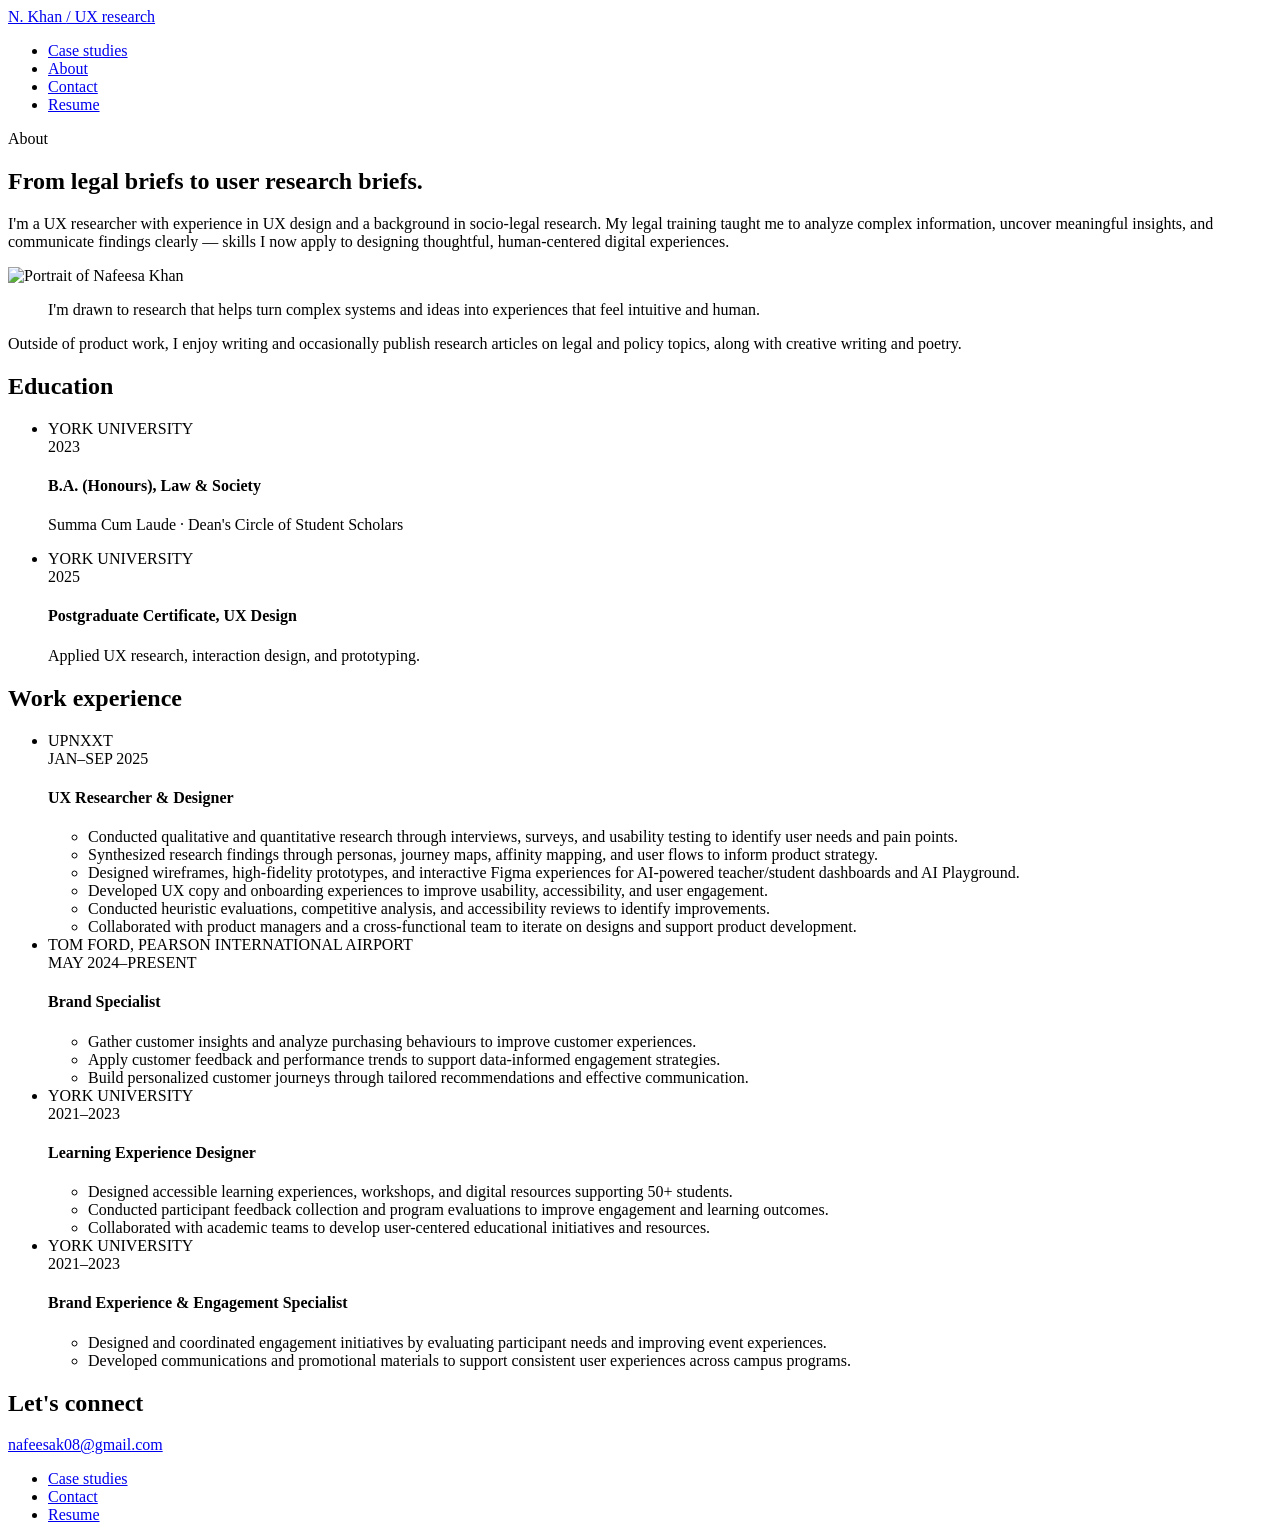
==== about.html @ af69b103 "Add files via upload" ====
<!DOCTYPE html>
<html lang="en">
<head>
<meta charset="UTF-8">
<meta name="viewport" content="width=device-width, initial-scale=1.0">
<title>About — Nafeesa Khan</title>
<meta name="description" content="UX researcher with a background in socio-legal research. Education and work experience.">
<link rel="preconnect" href="https://fonts.googleapis.com">
<link rel="preconnect" href="https://fonts.gstatic.com" crossorigin>
<link href="https://fonts.googleapis.com/css2?family=Fraunces:opsz,wght@9..144,300;9..144,400;9..144,500;9..144,600&family=Inter:wght@400;500;600&family=IBM+Plex+Mono:wght@400;500&display=swap" rel="stylesheet">
<link rel="stylesheet" href="assets/styles.css">
</head>
<body>

<header>
  <nav class="wrap">
    <a href="index.html" class="wordmark">N. Khan <span>/ UX research</span></a>
    <ul class="navlinks">
      <li><a href="index.html#cases">Case studies</a></li>
      <li><a href="about.html" class="current">About</a></li>
      <li><a href="contact.html">Contact</a></li>
      <li><a href="resume.html">Resume</a></li>
    </ul>
  </nav>
</header>

<section class="page-hero wrap-narrow">
  <div class="about-hero-grid">
    <div>
      <p class="eyebrow">About</p>
      <h1 class="page-title">From legal briefs to user research briefs.</h1>
      <p class="page-lede">I'm a UX researcher with experience in UX design and a background in socio-legal research. My legal training taught me to analyze complex information, uncover meaningful insights, and communicate findings clearly — skills I now apply to designing thoughtful, human-centered digital experiences.</p>
    </div>
    <div class="about-portrait">
      <img src="https://uxfolio-prod.s3.us-east-1.amazonaws.com/69a99e43716cae3d3aaa1291/69a99e95716cae3d3aaa36ba/4kdWnozYCdo2ToWN.jpeg" alt="Portrait of Nafeesa Khan" loading="lazy">
    </div>
  </div>
</section>

<section class="case-section wrap-narrow">
  <blockquote class="pull-quote">I'm drawn to research that helps turn complex systems and ideas into experiences that feel intuitive and human.</blockquote>
  <p>Outside of product work, I enjoy writing and occasionally publish research articles on legal and policy topics, along with creative writing and poetry.</p>
</section>

<section class="case-section wrap-narrow">
  <h2>Education</h2>
  <ul class="timeline">
    <li>
      <span class="org">YORK UNIVERSITY<br>2023</span>
      <div class="role">
        <h4>B.A. (Honours), Law &amp; Society</h4>
        <p>Summa Cum Laude · Dean's Circle of Student Scholars</p>
      </div>
    </li>
    <li>
      <span class="org">YORK UNIVERSITY<br>2025</span>
      <div class="role">
        <h4>Postgraduate Certificate, UX Design</h4>
        <p>Applied UX research, interaction design, and prototyping.</p>
      </div>
    </li>
  </ul>
</section>

<section class="case-section wrap-narrow">
  <h2>Work experience</h2>
  <ul class="timeline">
    <li>
      <span class="org">UPNXXT<br>JAN–SEP 2025</span>
      <div class="role">
        <h4>UX Researcher &amp; Designer</h4>
        <ul>
          <li>Conducted qualitative and quantitative research through interviews, surveys, and usability testing to identify user needs and pain points.</li>
          <li>Synthesized research findings through personas, journey maps, affinity mapping, and user flows to inform product strategy.</li>
          <li>Designed wireframes, high-fidelity prototypes, and interactive Figma experiences for AI-powered teacher/student dashboards and AI Playground.</li>
          <li>Developed UX copy and onboarding experiences to improve usability, accessibility, and user engagement.</li>
          <li>Conducted heuristic evaluations, competitive analysis, and accessibility reviews to identify improvements.</li>
          <li>Collaborated with product managers and a cross-functional team to iterate on designs and support product development.</li>
        </ul>
      </div>
    </li>
    <li>
      <span class="org">TOM FORD, PEARSON INTERNATIONAL AIRPORT<br>MAY 2024–PRESENT</span>
      <div class="role">
        <h4>Brand Specialist</h4>
        <ul>
          <li>Gather customer insights and analyze purchasing behaviours to improve customer experiences.</li>
          <li>Apply customer feedback and performance trends to support data-informed engagement strategies.</li>
          <li>Build personalized customer journeys through tailored recommendations and effective communication.</li>
        </ul>
      </div>
    </li>
    <li>
      <span class="org">YORK UNIVERSITY<br>2021–2023</span>
      <div class="role">
        <h4>Learning Experience Designer</h4>
        <ul>
          <li>Designed accessible learning experiences, workshops, and digital resources supporting 50+ students.</li>
          <li>Conducted participant feedback collection and program evaluations to improve engagement and learning outcomes.</li>
          <li>Collaborated with academic teams to develop user-centered educational initiatives and resources.</li>
        </ul>
      </div>
    </li>
    <li>
      <span class="org">YORK UNIVERSITY<br>2021–2023</span>
      <div class="role">
        <h4>Brand Experience &amp; Engagement Specialist</h4>
        <ul>
          <li>Designed and coordinated engagement initiatives by evaluating participant needs and improving event experiences.</li>
          <li>Developed communications and promotional materials to support consistent user experiences across campus programs.</li>
        </ul>
      </div>
    </li>
  </ul>
</section>

<footer id="contact">
  <div class="wrap footer-row">
    <div class="footer-cta">
      <h2>Let's connect</h2>
      <a class="email" href="mailto:nafeesak08@gmail.com">nafeesak08@gmail.com</a>
    </div>
    <ul class="footer-links">
      <li><a href="index.html#cases">Case studies</a></li>
      <li><a href="contact.html">Contact</a></li>
      <li><a href="resume.html">Resume</a></li>
    </ul>
  </div>
</footer>

</body>
</html>
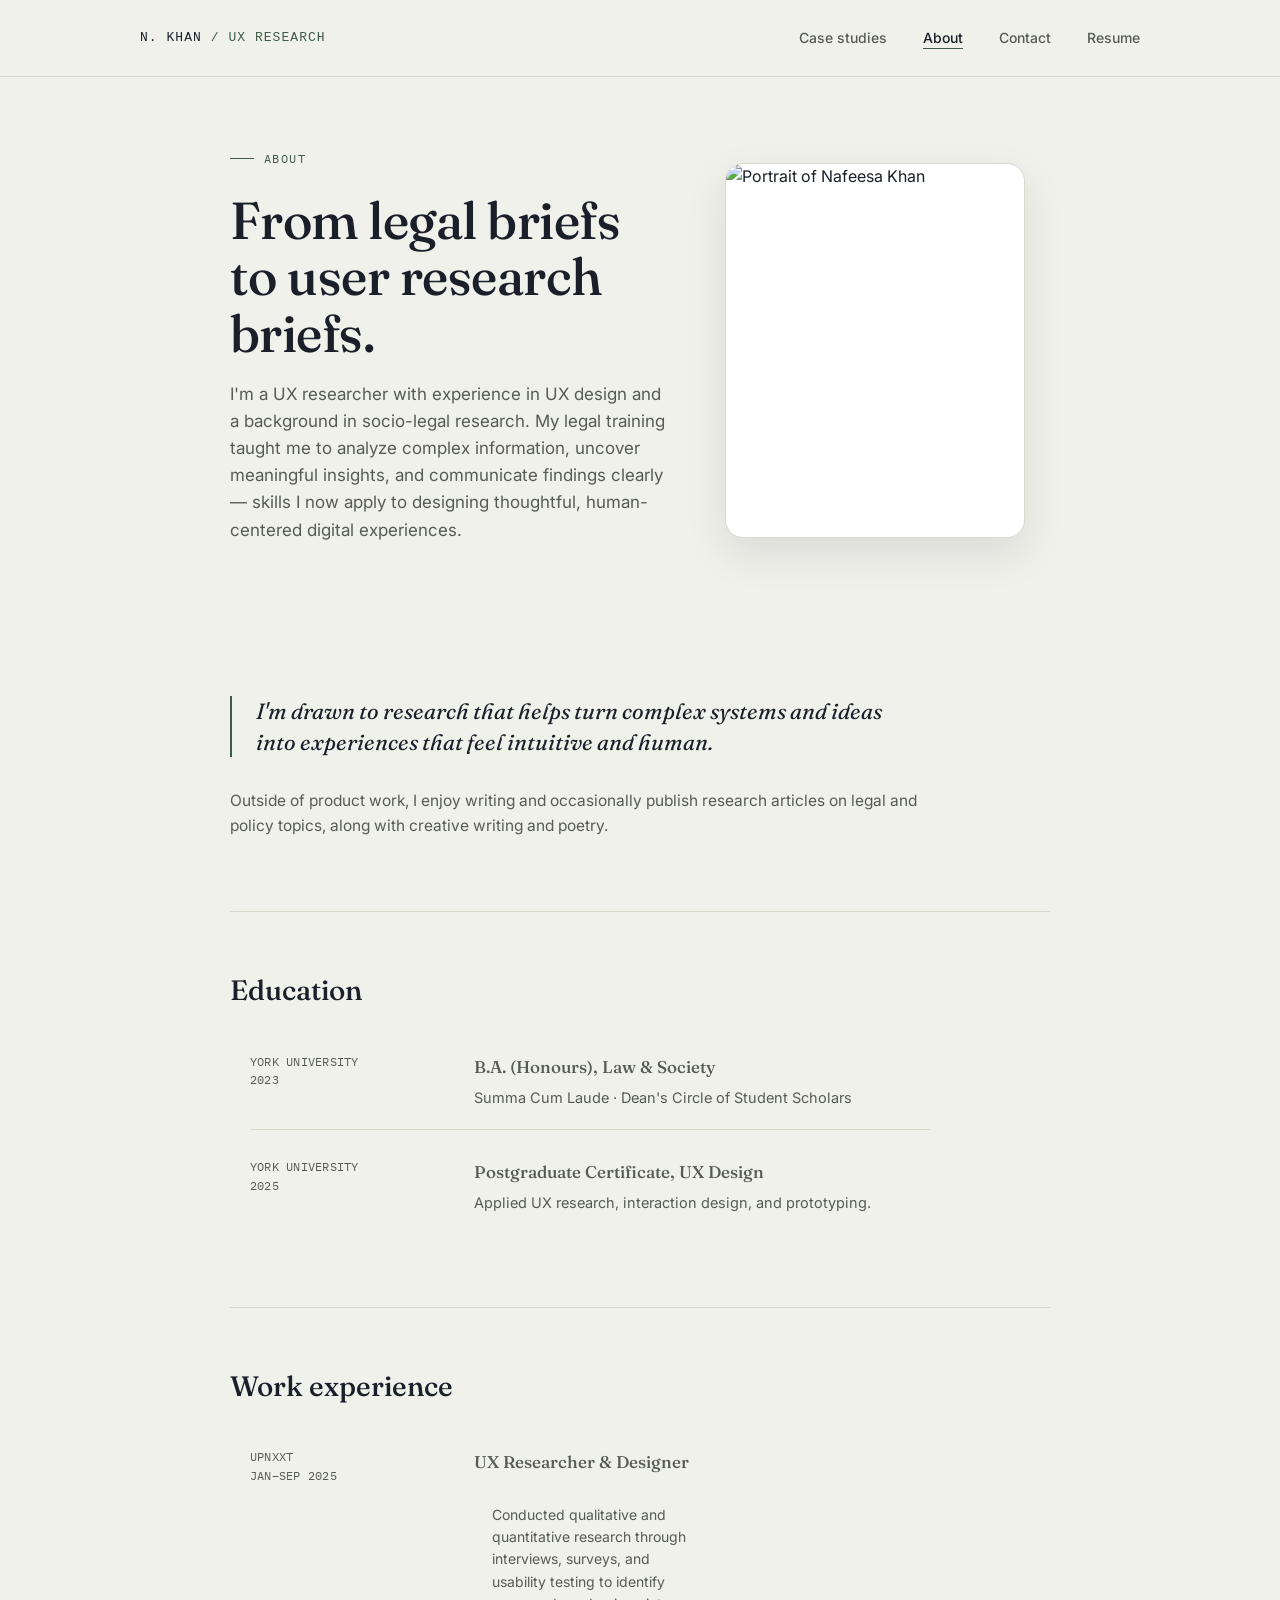
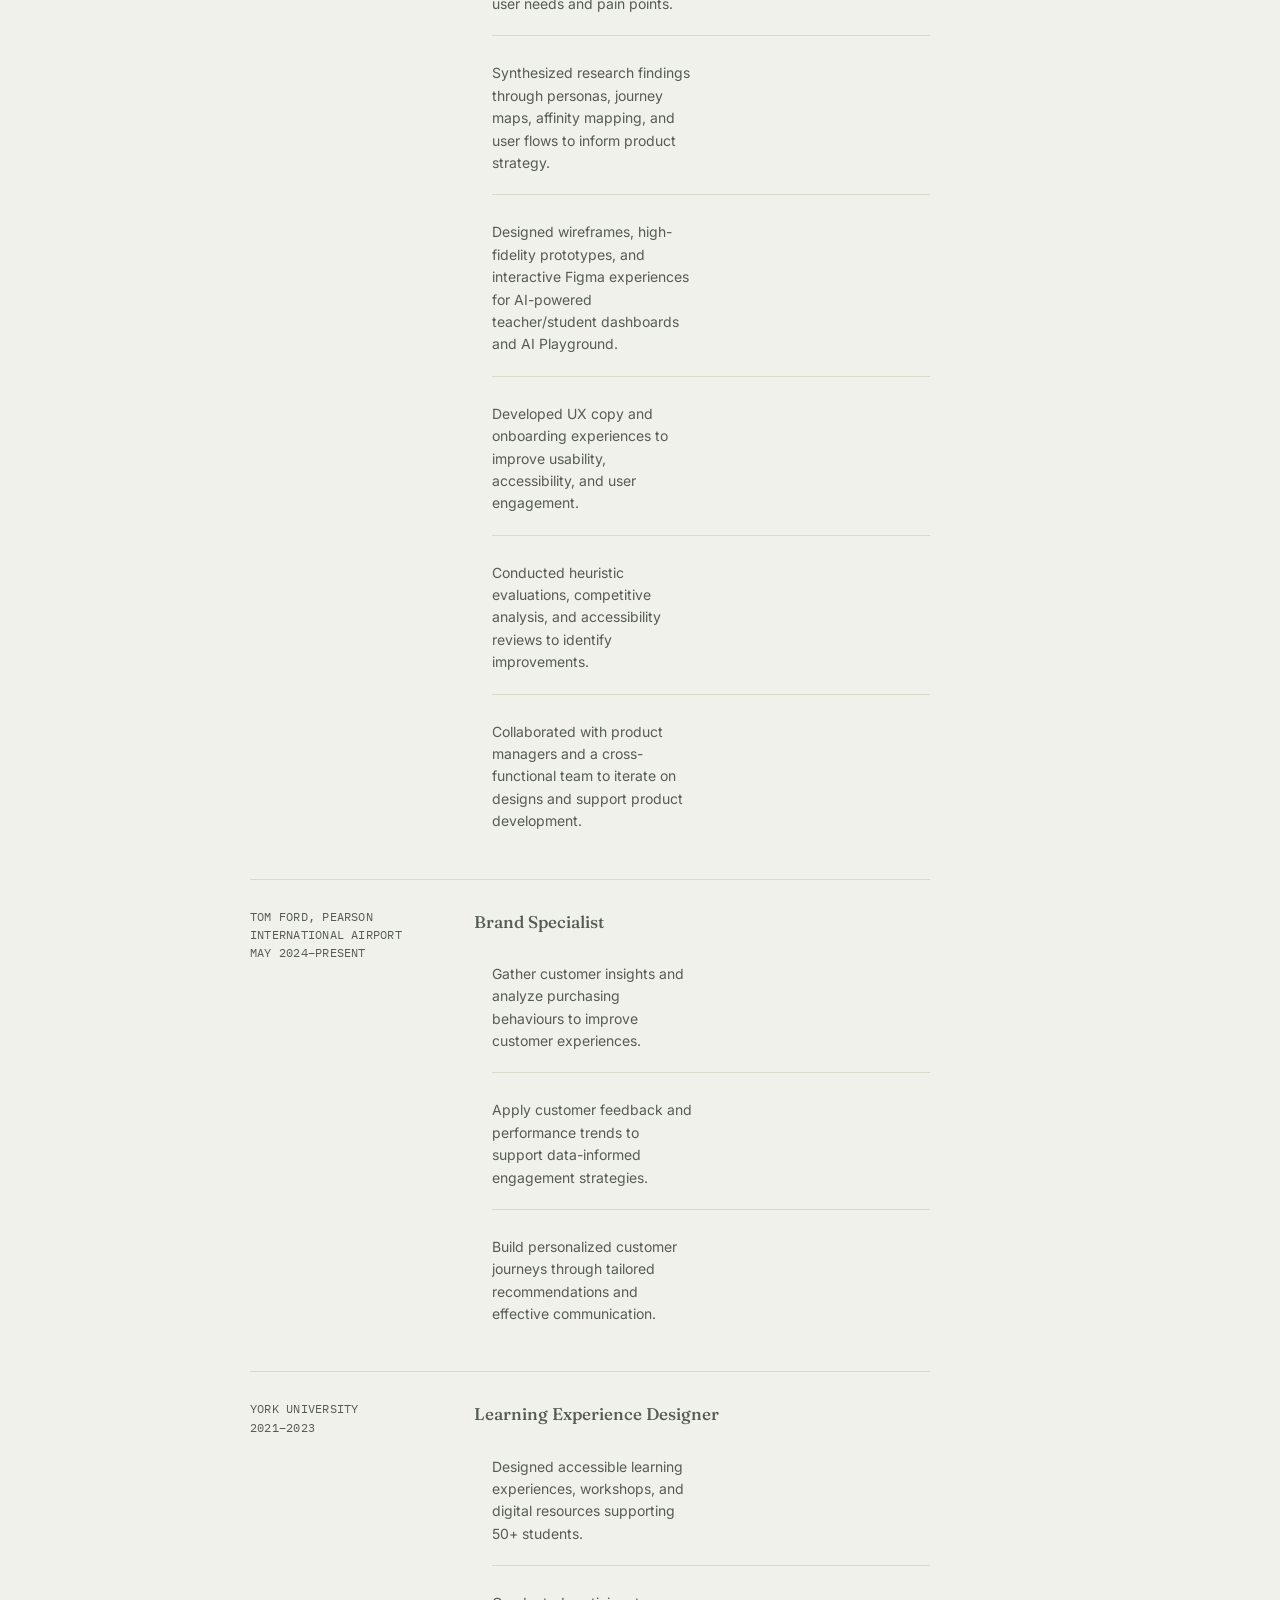
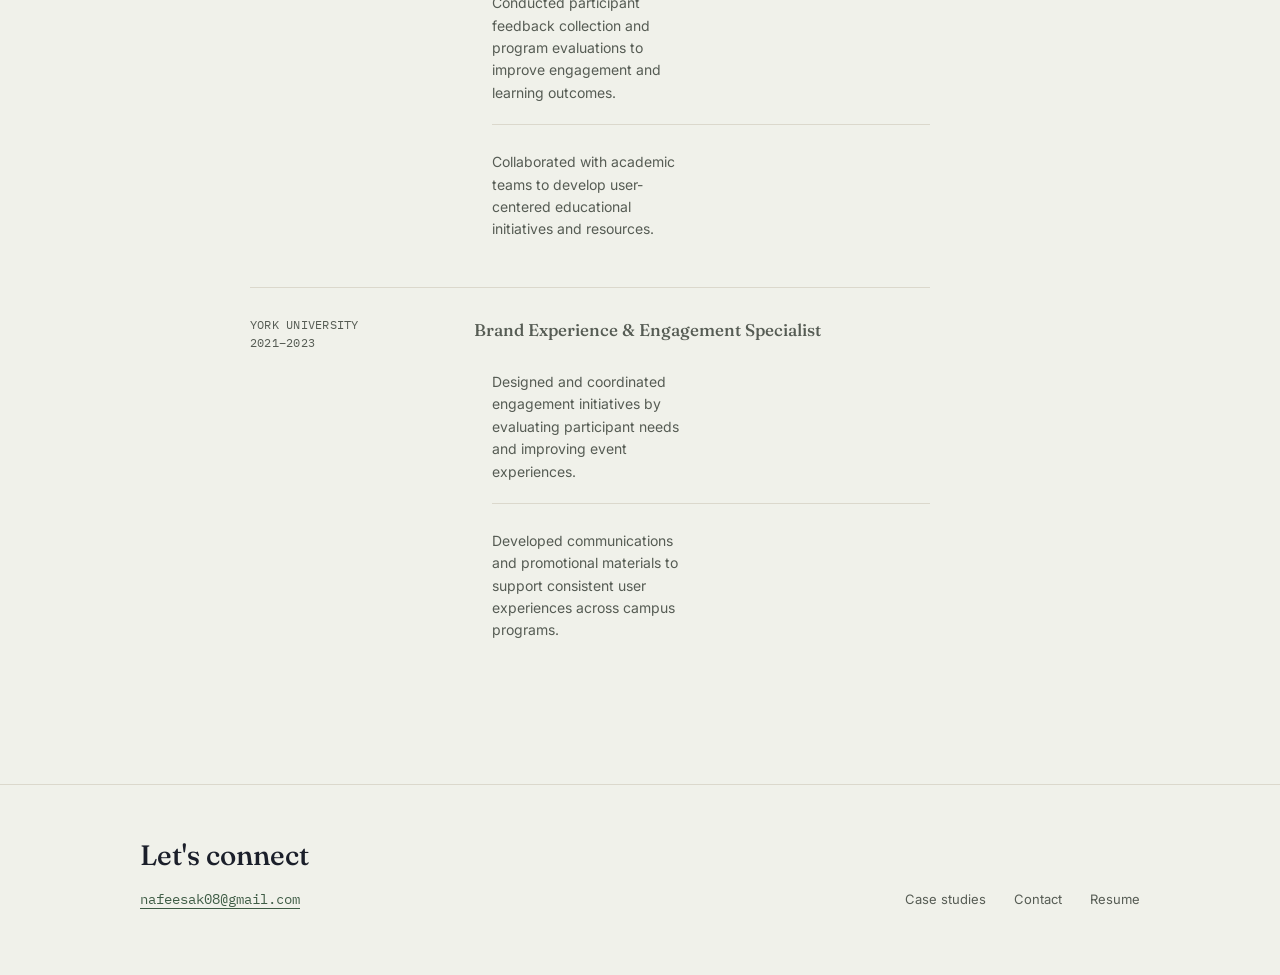
==== commit cc7e7b92: "Add files via upload" ====
--- a/about.html
+++ b/about.html
@@ -8,7 +8,7 @@
 <link rel="preconnect" href="https://fonts.googleapis.com">
 <link rel="preconnect" href="https://fonts.gstatic.com" crossorigin>
 <link href="https://fonts.googleapis.com/css2?family=Fraunces:opsz,wght@9..144,300;9..144,400;9..144,500;9..144,600&family=Inter:wght@400;500;600&family=IBM+Plex+Mono:wght@400;500&display=swap" rel="stylesheet">
-<link rel="stylesheet" href="assets/styles.css">
+<link rel="stylesheet" href="styles.css">
 </head>
 <body>
 
--- a/styles.css
+++ b/styles.css
@@ -0,0 +1,520 @@
+/* =========================================================
+   Nafeesa Khan — UX portfolio
+   Shared design system (derived exactly from portfolio-direction.html)
+   ========================================================= */
+
+:root{
+  --bg:#F0F1EA;
+  --surface:#FFFFFF;
+  --ink:#1B1F2A;
+  --ink-soft:#565C54;
+  --accent:#3E5C45;
+  --accent-tint:#E4EBE2;
+  --warm:#B8863C;
+  --warm-bg:#F7EEDD;
+  --rule:#DBD8CC;
+  --wire:#9A968A;
+  --wire-fill:#EFEDE6;
+  --font-display:'Fraunces', serif;
+  --font-body:'Inter', sans-serif;
+  --font-mono:'IBM Plex Mono', monospace;
+}
+*{box-sizing:border-box;}
+html{scroll-behavior:smooth;}
+body{
+  margin:0;
+  background:var(--bg);
+  color:var(--ink);
+  font-family:var(--font-body);
+  line-height:1.6;
+  -webkit-font-smoothing:antialiased;
+}
+a{color:inherit;}
+a:focus-visible, button:focus-visible{outline:2px solid var(--accent); outline-offset:3px;}
+img{max-width:100%; display:block;}
+
+.wrap{max-width:1080px; margin:0 auto; padding:0 40px;}
+.wrap-narrow{max-width:820px; margin:0 auto; padding:0 40px;}
+
+/* ---- nav ---- */
+header{
+  position:sticky; top:0; z-index:10;
+  background:rgba(240,241,234,0.92);
+  backdrop-filter:blur(6px);
+  border-bottom:1px solid var(--rule);
+}
+nav.wrap{
+  display:flex; align-items:center; justify-content:space-between;
+  height:76px;
+}
+.wordmark{
+  font-family:var(--font-mono);
+  font-size:13px;
+  letter-spacing:0.08em;
+  text-transform:uppercase;
+  color:var(--ink);
+  text-decoration:none;
+  font-weight:500;
+}
+.wordmark span{color:var(--accent);}
+.navlinks{display:flex; gap:36px; list-style:none; margin:0; padding:0;}
+.navlinks a{
+  font-size:14px; text-decoration:none; color:var(--ink-soft);
+  font-weight:500;
+  border-bottom:1px solid transparent;
+  padding-bottom:2px;
+  transition:border-color .15s ease, color .15s ease;
+}
+.navlinks a:hover, .navlinks a.current{color:var(--ink); border-color:var(--accent);}
+
+.hero{padding:96px 0 88px;}
+.hero-layout{display:grid; grid-template-columns:1.15fr 0.85fr; gap:56px; align-items:center;}
+.hero-portrait{
+  border-radius:18px; overflow:hidden; border:1px solid var(--rule);
+  background:var(--surface); box-shadow:0 16px 40px rgba(27,31,42,0.1);
+  max-width:340px; justify-self:end;
+}
+.hero-portrait img{width:100%; height:100%; object-fit:cover; display:block; aspect-ratio:4/5;}
+.about-portrait{
+  border-radius:18px; overflow:hidden; border:1px solid var(--rule);
+  background:var(--surface); box-shadow:0 16px 40px rgba(27,31,42,0.1);
+  max-width:300px;
+}
+.about-portrait img{width:100%; height:100%; object-fit:cover; display:block; aspect-ratio:4/5;}
+.about-hero-grid{display:grid; grid-template-columns:1.15fr 0.85fr; gap:56px; align-items:center;}
+
+/* ---- generic page hero ---- */
+.page-hero{padding:72px 0 56px;}
+.eyebrow{
+  font-family:var(--font-mono);
+  font-size:12px;
+  letter-spacing:0.12em;
+  text-transform:uppercase;
+  color:var(--accent);
+  margin:0 0 24px;
+  display:flex; align-items:center; gap:10px;
+}
+.eyebrow::before{
+  content:"";
+  width:24px; height:1px; background:var(--accent);
+  display:inline-block;
+}
+h1.name{
+  font-family:var(--font-display);
+  font-weight:500;
+  font-size:clamp(44px, 7vw, 76px);
+  line-height:1.02;
+  margin:0 0 6px;
+  letter-spacing:-0.01em;
+}
+.role-line{
+  font-family:var(--font-display);
+  font-style:italic;
+  font-weight:400;
+  font-size:clamp(20px,2.6vw,26px);
+  color:var(--ink-soft);
+  margin:0 0 32px;
+}
+.hero-sub{
+  max-width:560px;
+  font-size:17px;
+  color:var(--ink-soft);
+  margin:0 0 32px;
+}
+.toolkit{display:flex; flex-wrap:wrap; gap:10px;}
+.toolkit span{
+  font-family:var(--font-mono);
+  font-size:12px;
+  padding:6px 12px;
+  border:1px solid var(--rule);
+  border-radius:3px;
+  color:var(--ink-soft);
+  background:var(--surface);
+}
+
+/* generic page title (About/Contact/Resume/Case studies) */
+.page-title{
+  font-family:var(--font-display); font-weight:500;
+  font-size:clamp(34px,5vw,52px); line-height:1.08; margin:0 0 20px; letter-spacing:-0.01em;
+}
+.page-lede{max-width:620px; font-size:17px; color:var(--ink-soft); margin:0 0 8px;}
+
+/* ---- section labels ---- */
+.section-label{
+  display:flex; align-items:baseline; gap:16px;
+  margin-bottom:40px;
+}
+.section-label .num{
+  font-family:var(--font-mono);
+  font-size:12px;
+  color:var(--warm);
+  letter-spacing:0.08em;
+}
+.section-label h2{
+  font-family:var(--font-display);
+  font-weight:500;
+  font-size:26px;
+  margin:0;
+}
+.section-label .rule{flex:1; height:1px; background:var(--rule);}
+
+/* ---- case studies grid (homepage) ---- */
+.cases{padding:64px 0; border-top:1px solid var(--rule);}
+.case-grid{display:grid; grid-template-columns:repeat(3, 1fr); gap:24px;}
+.case-card{
+  background:var(--surface);
+  border:1px solid var(--rule);
+  border-radius:10px;
+  overflow:hidden;
+  display:flex; flex-direction:column;
+  transition:transform .18s ease, box-shadow .18s ease, border-color .18s ease;
+  text-decoration:none;
+}
+.case-card:hover{
+  transform:translateY(-3px);
+  border-color:var(--accent);
+}
+.case-cover{
+  position:relative;
+  height:208px;
+  background:var(--accent-tint);
+  display:flex; align-items:center; justify-content:center;
+  border-bottom:1px solid var(--rule);
+  overflow:hidden;
+}
+.case-cover svg{width:40px; height:40px; stroke:var(--accent); fill:none; stroke-width:1.4;}
+.case-cover .cover-num{
+  position:absolute; top:14px; left:16px; z-index:2;
+  font-family:var(--font-mono); font-size:11px; font-weight:500; letter-spacing:.06em;
+  color:var(--ink); background:var(--surface);
+  padding:5px 11px; border-radius:20px;
+  box-shadow:0 2px 6px rgba(27,31,42,0.1);
+}
+
+/* card cover live/moving previews */
+.cover-media{
+  width:118px; height:180px; border-radius:16px; overflow:hidden;
+  border:3px solid var(--surface); box-shadow:0 8px 20px rgba(27,31,42,0.14);
+  background:var(--ink); position:relative;
+}
+.cover-media.wide{width:236px; height:150px; border-radius:10px;}
+.cover-media video{width:100%; height:100%; object-fit:cover; display:block;}
+.cover-media .crossfade{position:relative; width:100%; height:100%;}
+.cover-media .crossfade img{
+  position:absolute; inset:0; width:100%; height:100%; object-fit:cover;
+  opacity:0; animation:coverfade 8s ease-in-out infinite;
+}
+.cover-media .crossfade img:nth-child(1){animation-delay:0s;}
+.cover-media .crossfade img:nth-child(2){animation-delay:4s;}
+@keyframes coverfade{
+  0%{opacity:0;} 6%{opacity:1;} 44%{opacity:1;} 52%{opacity:0;} 100%{opacity:0;}
+}
+.case-body{padding:24px 26px 30px; display:flex; flex-direction:column; flex:1;}
+.case-tag{
+  font-family:var(--font-mono);
+  font-size:11px;
+  letter-spacing:0.1em;
+  color:var(--accent);
+  margin-bottom:16px;
+}
+.case-card h3{
+  font-family:var(--font-display);
+  font-weight:500;
+  font-size:21px;
+  line-height:1.2;
+  margin:0 0 12px;
+  color:var(--ink);
+}
+.case-card p{
+  font-size:14.5px;
+  color:var(--ink-soft);
+  margin:0 0 20px;
+  flex:1;
+}
+.case-link{
+  font-size:13px; font-weight:500;
+  text-decoration:none;
+  display:inline-flex; align-items:center; gap:6px;
+  color:var(--ink);
+  border-bottom:1px solid var(--ink);
+  align-self:flex-start;
+  padding-bottom:1px;
+  background:none; border-top:none; border-left:none; border-right:none;
+  cursor:pointer; font-family:var(--font-body);
+}
+.case-card:hover .case-link{color:var(--accent); border-color:var(--accent);}
+
+/* ---- about teaser (homepage) ---- */
+.about-teaser{padding:80px 0; border-top:1px solid var(--rule);}
+.about-grid{display:grid; grid-template-columns:1fr 1.3fr; gap:64px; align-items:start;}
+blockquote{
+  margin:0;
+  font-family:var(--font-display);
+  font-style:italic;
+  font-weight:400;
+  font-size:24px;
+  line-height:1.4;
+  color:var(--ink);
+  border-left:2px solid var(--accent);
+  padding-left:24px;
+}
+.about-copy p{font-size:15px; color:var(--ink-soft); margin:0 0 16px;}
+.about-copy .case-link{margin-top:8px;}
+
+/* ---- footer ---- */
+footer{border-top:1px solid var(--rule); padding:48px 0 64px; margin-top:24px;}
+.footer-row{display:flex; justify-content:space-between; align-items:flex-end; flex-wrap:wrap; gap:24px;}
+.footer-cta h2{
+  font-family:var(--font-display); font-weight:500; font-size:28px; margin:0 0 8px;
+}
+.footer-cta a.email{
+  font-family:var(--font-mono); font-size:14px; color:var(--accent); text-decoration:none;
+  border-bottom:1px solid var(--accent);
+}
+.footer-links{display:flex; gap:28px; list-style:none; margin:0; padding:0;}
+.footer-links a{font-size:13px; color:var(--ink-soft); text-decoration:none;}
+.footer-links a:hover{color:var(--ink);}
+
+/* =========================================================
+   Case study page components
+   ========================================================= */
+
+.case-header{padding:64px 0 40px; border-bottom:1px solid var(--rule);}
+.breadcrumb{
+  font-family:var(--font-mono); font-size:11.5px; color:var(--ink-soft);
+  text-decoration:none; display:inline-flex; align-items:center; gap:8px;
+  margin-bottom:28px;
+}
+.breadcrumb:hover{color:var(--accent);}
+.case-title{
+  font-family:var(--font-display); font-weight:500;
+  font-size:clamp(32px,5vw,50px); line-height:1.08; margin:0 0 20px; max-width:820px;
+  letter-spacing:-0.01em;
+}
+.case-dek{max-width:640px; font-size:17px; color:var(--ink-soft); margin:0 0 32px;}
+.meta-row{display:flex; flex-wrap:wrap; gap:36px; margin-top:8px;}
+.meta-item .meta-label{
+  display:block; font-family:var(--font-mono); font-size:10.5px; letter-spacing:.08em;
+  color:var(--warm); margin-bottom:6px;
+}
+.meta-item .meta-value{font-size:14px; color:var(--ink);}
+
+.case-section{padding:56px 0; border-bottom:1px solid var(--rule);}
+.case-section:last-of-type{border-bottom:none;}
+.case-section h2{
+  font-family:var(--font-display); font-weight:500; font-size:28px; margin:0 0 20px;
+}
+.case-section h3{
+  font-family:var(--font-display); font-weight:500; font-size:19px; margin:28px 0 12px;
+}
+.case-section p{font-size:15.5px; color:var(--ink-soft); max-width:720px; margin:0 0 16px;}
+.case-section p.lede{font-size:17px; color:var(--ink); max-width:760px;}
+.case-section ul{margin:0 0 16px; padding-left:20px; max-width:700px;}
+.case-section ul li{font-size:15px; color:var(--ink-soft); margin-bottom:8px;}
+
+.two-col{display:grid; grid-template-columns:1fr 1fr; gap:48px; align-items:start;}
+.stat-row{display:flex; flex-wrap:wrap; gap:40px; margin:24px 0 8px;}
+.stat{min-width:140px;}
+.stat .num{font-family:var(--font-display); font-size:38px; color:var(--accent); font-weight:500; line-height:1;}
+.stat .label{font-family:var(--font-mono); font-size:11px; color:var(--ink-soft); margin-top:8px; display:block; letter-spacing:.03em;}
+
+/* image frames */
+.img-frame{
+  border:1px solid var(--rule); border-radius:10px; overflow:hidden; background:var(--surface);
+  margin:0 0 28px;
+}
+.img-frame img{width:100%; height:auto; display:block;}
+.img-caption{
+  font-size:13px; color:var(--ink-soft); padding:14px 18px; border-top:1px solid var(--rule);
+  background:var(--surface);
+}
+.img-grid{display:grid; grid-template-columns:1fr 1fr; gap:24px; margin:24px 0 8px;}
+.img-grid.cols-3{grid-template-columns:repeat(3,1fr);}
+.img-grid .img-frame{margin-bottom:0;}
+figure{margin:0;}
+
+/* mono tag pill / status badges */
+.pill{
+  display:inline-flex; align-items:center; gap:8px;
+  font-family:var(--font-mono); font-size:11.5px; letter-spacing:0.06em;
+  border-radius:20px; padding:7px 14px 7px 12px;
+}
+.pill::before{content:"●"; font-size:8px;}
+.pill-warn{color:var(--warm); background:var(--warm-bg); border:1px solid #E4D3AC;}
+.pill-accent{color:var(--accent); background:var(--accent-tint); border:1px solid #CFDBCB;}
+
+/* embed frames (Figma / interactive prototype / video) */
+.embed-frame{
+  border:1.5px solid var(--wire); border-radius:16px; overflow:hidden; background:var(--surface);
+  margin:24px 0;
+}
+.embed-frame iframe{width:100%; border:none; display:block;}
+.video-frame{
+  max-width:420px; margin:24px auto; border:1.5px solid var(--wire); border-radius:22px;
+  padding:12px; background:var(--surface); position:relative;
+}
+.video-frame::before{
+  content:""; position:absolute; top:6px; left:50%; transform:translateX(-50%);
+  width:34px; height:4px; border-radius:2px; background:var(--wire); opacity:.55;
+}
+.video-frame video{width:100%; border-radius:12px; display:block; margin-top:14px;}
+.embed-caption{text-align:center; margin-top:16px;}
+.try-link{
+  display:inline-flex; align-items:center; gap:8px; margin-top:14px;
+  font-family:var(--font-mono); font-size:13px; color:var(--accent); text-decoration:none;
+  border-bottom:1px solid var(--accent); padding-bottom:2px;
+}
+.try-link:hover{color:var(--ink); border-color:var(--ink);}
+
+/* before / reasoning cards (design iteration) */
+.iteration-grid{display:grid; grid-template-columns:1fr 1fr; gap:28px; margin:28px 0;}
+.iteration-card{background:var(--surface); border:1px solid var(--rule); border-radius:12px; padding:0; overflow:hidden;}
+.iteration-card .img-frame{margin:0; border:none; border-radius:0; border-bottom:1px solid var(--rule);}
+.iteration-card .reasoning{padding:20px 22px 22px;}
+.iteration-card .before-label{
+  font-family:var(--font-mono); font-size:10.5px; letter-spacing:.08em; color:var(--warm);
+  display:block; margin-bottom:10px;
+}
+.iteration-card h4{font-family:var(--font-display); font-weight:500; font-size:16px; margin:0 0 8px;}
+.iteration-card p{font-size:14px; color:var(--ink-soft); margin:0;}
+
+/* persona cards */
+.persona-grid{display:grid; grid-template-columns:1fr 1fr; gap:24px; margin:24px 0;}
+.persona-card{background:var(--surface); border:1px solid var(--rule); border-radius:12px; padding:32px;}
+.persona-card .head{display:flex; align-items:center; gap:16px; margin-bottom:24px; padding-bottom:24px; border-bottom:1px solid var(--rule);}
+.persona-card .avatar{
+  width:56px; height:56px; border-radius:50%; background:var(--accent-tint); color:var(--accent);
+  display:flex; align-items:center; justify-content:center;
+  font-family:var(--font-display); font-weight:500; font-size:19px; flex-shrink:0;
+}
+.persona-card .avatar.photo{background-size:cover; background-position:center;}
+.persona-card .p-name{font-family:var(--font-display); font-weight:500; font-size:22px; margin:0; color:var(--ink);}
+.persona-card .p-role{font-family:var(--font-mono); font-size:11.5px; color:var(--ink-soft); letter-spacing:.03em; margin:4px 0 0;}
+.persona-card .desc{font-size:14.5px; color:var(--ink-soft); margin:0 0 24px;}
+.persona-card .cols{display:grid; grid-template-columns:1fr 1fr; gap:24px;}
+.persona-card .col-label{font-family:var(--font-mono); font-size:10.5px; letter-spacing:.08em; color:var(--warm); margin:0 0 12px; display:block;}
+.persona-card ul{margin:0; padding:0; list-style:none;}
+.persona-card li{font-size:13.5px; color:var(--ink); padding:0 0 12px 16px; position:relative;}
+.persona-card li::before{content:"—"; position:absolute; left:0; color:var(--rule);}
+
+/* process / research steps */
+.step-list{list-style:none; margin:24px 0; padding:0; counter-reset:step;}
+.step-list li{
+  display:flex; gap:20px; padding:20px 0; border-bottom:1px solid var(--rule);
+}
+.step-list li:last-child{border-bottom:none;}
+.step-list .step-num{
+  font-family:var(--font-mono); font-size:13px; color:var(--warm); flex-shrink:0; width:28px; padding-top:2px;
+}
+.step-list .step-body h4{font-family:var(--font-display); font-weight:500; font-size:16px; margin:0 0 6px;}
+.step-list .step-body p{font-size:14.5px; color:var(--ink-soft); margin:0;}
+
+/* quote */
+.pull-quote{
+  font-family:var(--font-display); font-style:italic; font-weight:400; font-size:22px;
+  color:var(--ink); border-left:2px solid var(--accent); padding-left:24px; margin:32px 0; max-width:680px;
+}
+
+/* case nav (prev/next) */
+.case-nav{display:flex; justify-content:space-between; padding:48px 0; gap:24px; flex-wrap:wrap;}
+.case-nav a{
+  text-decoration:none; font-family:var(--font-mono); font-size:12.5px; color:var(--ink-soft);
+  display:flex; flex-direction:column; gap:6px;
+}
+.case-nav a .big{font-family:var(--font-display); font-size:20px; color:var(--ink); font-style:normal; font-weight:500;}
+.case-nav a:hover .big{color:var(--accent);}
+.case-nav a.next{text-align:right; align-items:flex-end;}
+
+/* ---- contact form ---- */
+.contact-form{max-width:520px; margin:32px 0;}
+.field{margin-bottom:22px;}
+.field label{
+  display:block; font-family:var(--font-mono); font-size:11px; letter-spacing:.06em;
+  text-transform:uppercase; color:var(--ink-soft); margin-bottom:8px;
+}
+.field input, .field textarea{
+  width:100%; padding:12px 14px; border:1px solid var(--rule); border-radius:6px;
+  background:var(--surface); font-family:var(--font-body); font-size:15px; color:var(--ink);
+}
+.field textarea{min-height:140px; resize:vertical;}
+.field input:focus, .field textarea:focus{outline:none; border-color:var(--accent);}
+.submit-btn{
+  font-family:var(--font-mono); font-size:13px; letter-spacing:.04em;
+  color:var(--surface); background:var(--ink); border:none; border-radius:6px;
+  padding:13px 24px; cursor:pointer; transition:background .15s ease;
+}
+.submit-btn:hover{background:var(--accent);}
+.form-note{font-size:13px; color:var(--ink-soft); margin-top:16px;}
+
+/* ---- resume page ---- */
+.resume-actions{display:flex; gap:16px; flex-wrap:wrap; margin:28px 0 36px;}
+.btn{
+  font-family:var(--font-mono); font-size:13px; letter-spacing:.04em; text-decoration:none;
+  padding:12px 22px; border-radius:6px; display:inline-flex; align-items:center; gap:8px;
+}
+.btn-primary{background:var(--ink); color:var(--surface);}
+.btn-primary:hover{background:var(--accent);}
+.btn-secondary{background:var(--surface); color:var(--ink); border:1px solid var(--rule);}
+.btn-secondary:hover{border-color:var(--accent); color:var(--accent);}
+.resume-embed{
+  border:1px solid var(--rule); border-radius:10px; overflow:hidden; background:var(--surface);
+  height:80vh; min-height:520px;
+}
+.resume-embed iframe{width:100%; height:100%; border:none;}
+
+/* ---- about page ---- */
+.timeline{list-style:none; margin:24px 0; padding:0;}
+.timeline li{
+  padding:20px 0; border-bottom:1px solid var(--rule); display:grid;
+  grid-template-columns:200px 1fr; gap:24px;
+}
+.timeline li:last-child{border-bottom:none;}
+.timeline .org{font-family:var(--font-mono); font-size:11.5px; color:var(--ink-soft); letter-spacing:.02em;}
+.timeline .role h4{font-family:var(--font-display); font-weight:500; font-size:17px; margin:0 0 6px;}
+.timeline .role p{font-size:14.5px; color:var(--ink-soft); margin:0;}
+.timeline .role ul{margin:8px 0 0; padding-left:18px;}
+.timeline .role ul li{font-size:14px; color:var(--ink-soft); margin-bottom:6px; list-style:disc;}
+
+/* journey / process stage grid (rebuilt as real text, not image) */
+.journey-grid{display:grid; grid-template-columns:repeat(3,1fr); gap:20px; margin:28px 0;}
+.journey-stage{background:var(--surface); border:1px solid var(--rule); border-radius:10px; padding:20px 20px 22px; display:flex; flex-direction:column;}
+.journey-stage .stage-num{font-family:var(--font-mono); font-size:11px; color:var(--warm); letter-spacing:.06em; margin-bottom:6px;}
+.journey-stage h4{font-family:var(--font-display); font-weight:500; font-size:16.5px; margin:0 0 12px;}
+.journey-stage .jrow{margin-bottom:10px;}
+.journey-stage .jrow .jlabel{display:block; font-family:var(--font-mono); font-size:9.5px; letter-spacing:.06em; color:var(--ink-soft); margin-bottom:4px;}
+.journey-stage .jrow p{font-size:13px; color:var(--ink); margin:0;}
+.journey-stage .jrow.thought p{font-style:italic; color:var(--ink-soft);}
+.journey-stage .jrow:last-child{margin-bottom:0;}
+
+/* insight -> opportunity mapping (rebuilt as real text) */
+.io-grid{display:grid; grid-template-columns:repeat(3,1fr); gap:20px; margin:28px 0;}
+.io-col{display:flex; flex-direction:column; gap:12px;}
+.io-col h4{font-family:var(--font-display); font-weight:500; font-size:16px; margin:0 0 4px; text-align:center;}
+.io-box{background:var(--surface); border:1px solid var(--rule); border-radius:10px; padding:16px 18px; font-size:13.5px; color:var(--ink);}
+.io-box .io-label{display:block; font-family:var(--font-mono); font-size:10px; letter-spacing:.06em; color:var(--warm); margin-bottom:8px;}
+.io-arrow{text-align:center; color:var(--rule); font-size:16px;}
+
+/* research quote grid (rebuilt as real text) */
+.quote-grid{display:grid; grid-template-columns:1fr 1fr; gap:16px; margin:28px 0;}
+.quote-card{background:var(--surface); border:1px solid var(--rule); border-radius:10px; padding:18px 20px; font-size:14px; color:var(--ink); font-style:italic;}
+.quote-card span{display:block; margin-top:10px; font-family:var(--font-mono); font-style:normal; font-size:10.5px; color:var(--ink-soft); letter-spacing:.04em;}
+
+@media (max-width:820px){
+  .journey-grid, .io-grid{grid-template-columns:1fr;}
+  .quote-grid{grid-template-columns:1fr;}
+  .wrap, .wrap-narrow{padding:0 22px;}
+  .navlinks{display:none;}
+  .hero-layout, .about-hero-grid{grid-template-columns:1fr; gap:32px;}
+  .hero-portrait{justify-self:start; max-width:220px;}
+  .about-portrait{max-width:220px;}
+  .case-grid{grid-template-columns:1fr;}
+  .about-grid{grid-template-columns:1fr; gap:32px;}
+  .two-col{grid-template-columns:1fr; gap:28px;}
+  .img-grid{grid-template-columns:1fr;}
+  .img-grid.cols-3{grid-template-columns:1fr;}
+  .iteration-grid{grid-template-columns:1fr;}
+  .persona-grid{grid-template-columns:1fr;}
+  .persona-card .cols{grid-template-columns:1fr;}
+  .timeline li{grid-template-columns:1fr; gap:6px;}
+  .case-nav a.next{text-align:left; align-items:flex-start;}
+}
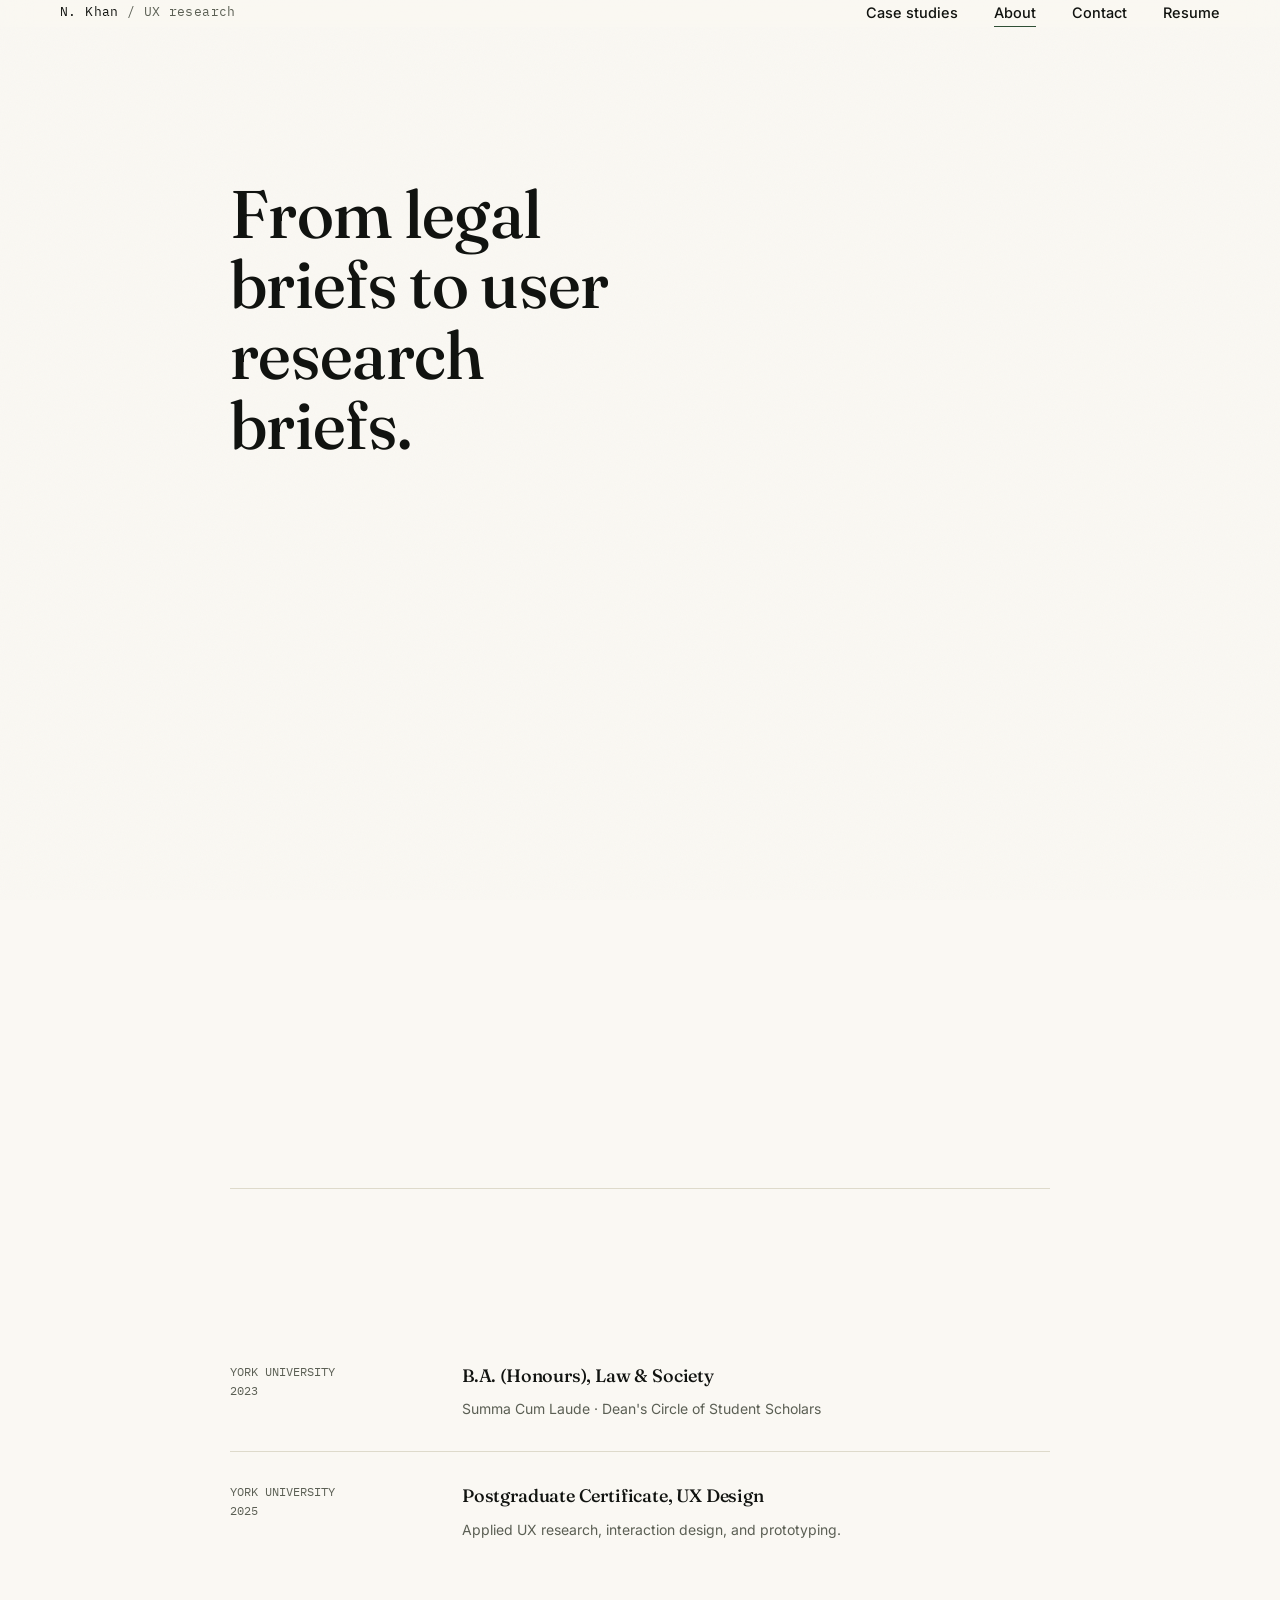
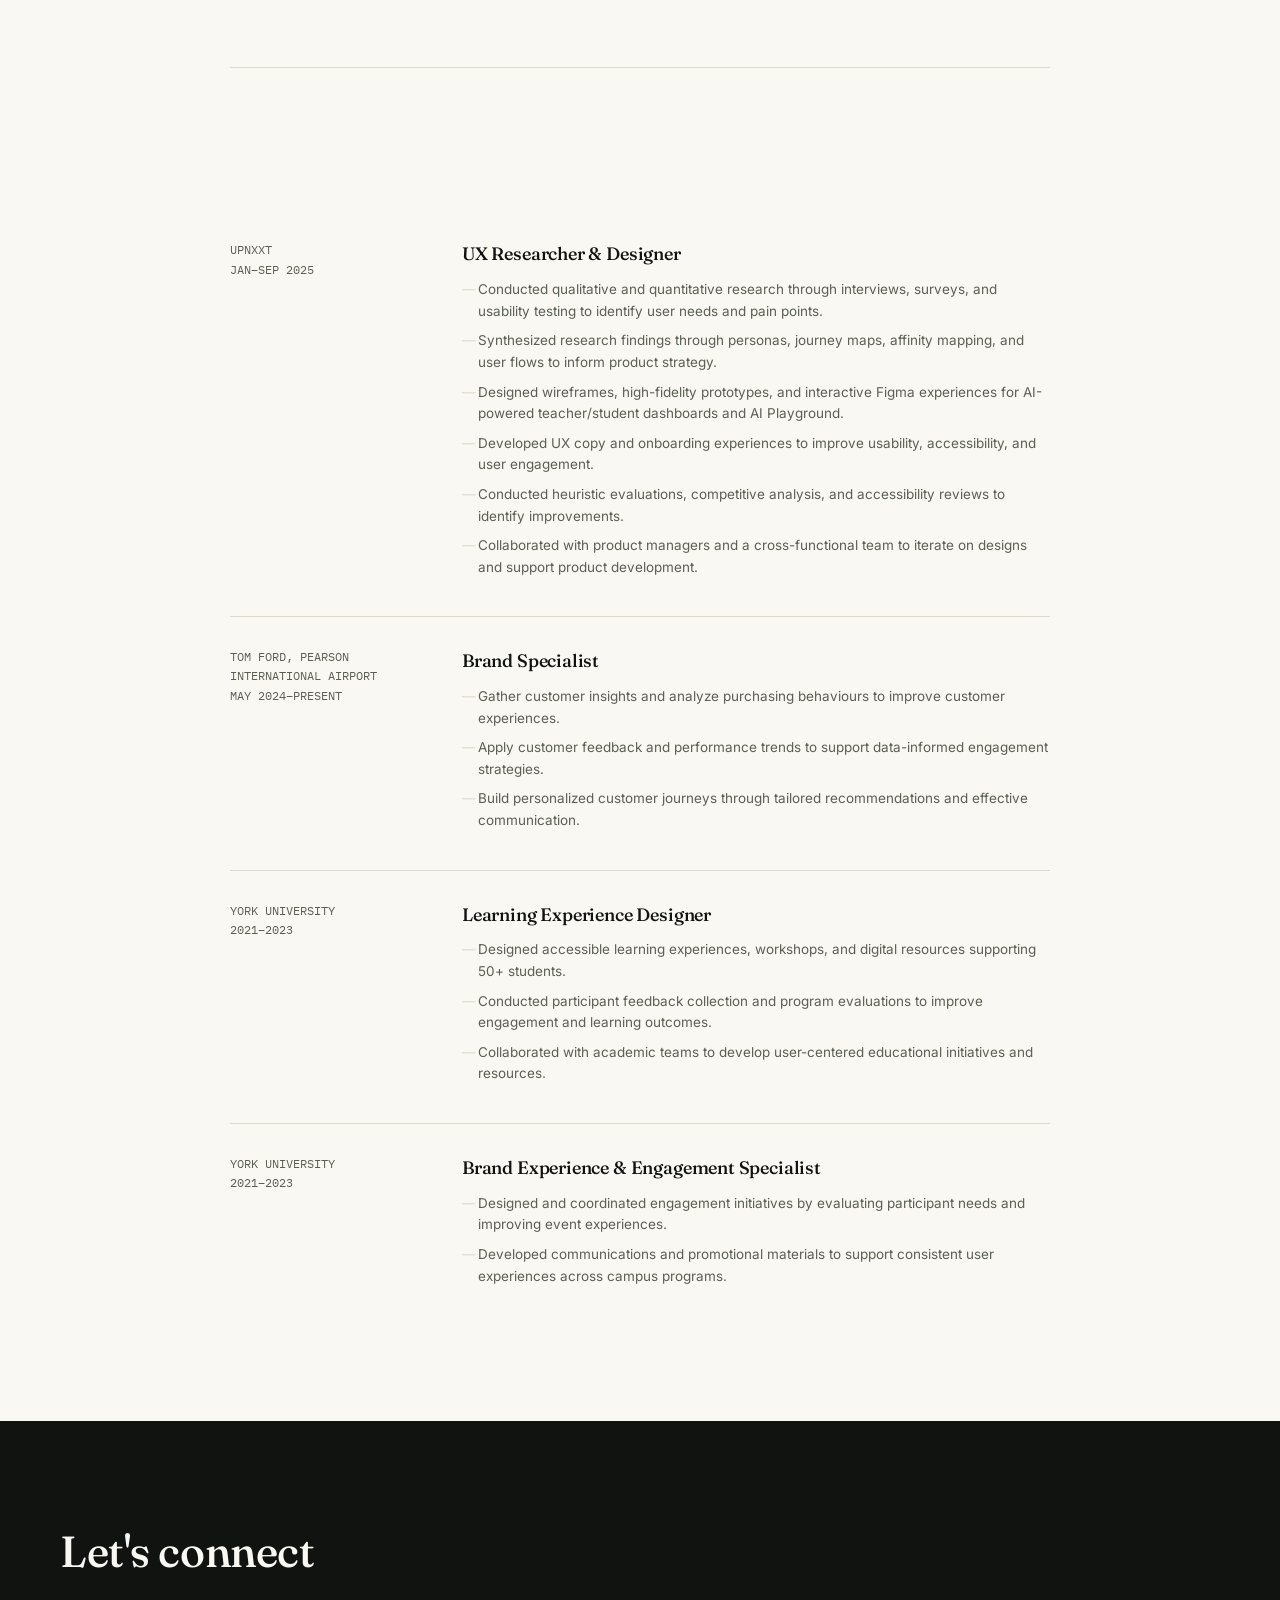
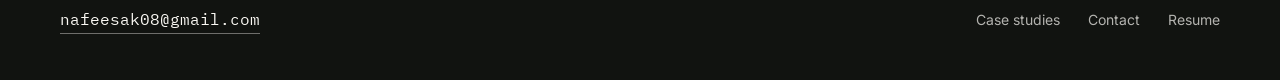
==== commit 6dc7c30e: "Add files via upload" ====
--- a/about.html
+++ b/about.html
@@ -7,19 +7,20 @@
 <meta name="description" content="UX researcher with a background in socio-legal research. Education and work experience.">
 <link rel="preconnect" href="https://fonts.googleapis.com">
 <link rel="preconnect" href="https://fonts.gstatic.com" crossorigin>
-<link href="https://fonts.googleapis.com/css2?family=Fraunces:opsz,wght@9..144,300;9..144,400;9..144,500;9..144,600&family=Inter:wght@400;500;600&family=IBM+Plex+Mono:wght@400;500&display=swap" rel="stylesheet">
+<link href="https://fonts.googleapis.com/css2?family=Fraunces:opsz,wght@9..144,300;9..144,400;9..144,500;9..144,600;9..144,700&family=Inter:wght@400;500;600;700&family=IBM+Plex+Mono:wght@400;500&display=swap" rel="stylesheet">
 <link rel="stylesheet" href="styles.css">
 </head>
 <body>
 
+
 <header>
   <nav class="wrap">
-    <a href="index.html" class="wordmark">N. Khan <span>/ UX research</span></a>
+    <a href="index.html" class="wordmark" data-magnetic>N. Khan <span>/ UX research</span></a>
     <ul class="navlinks">
-      <li><a href="index.html#cases">Case studies</a></li>
-      <li><a href="about.html" class="current">About</a></li>
-      <li><a href="contact.html">Contact</a></li>
-      <li><a href="resume.html">Resume</a></li>
+      <li><a href="index.html#cases" data-magnetic>Case studies</a></li>
+      <li><a href="about.html" class="current" data-magnetic>About</a></li>
+      <li><a href="contact.html" data-magnetic>Contact</a></li>
+      <li><a href="resume.html" data-magnetic>Resume</a></li>
     </ul>
   </nav>
 </header>
@@ -27,24 +28,24 @@
 <section class="page-hero wrap-narrow">
   <div class="about-hero-grid">
     <div>
-      <p class="eyebrow">About</p>
+      <p class="eyebrow reveal">About</p>
       <h1 class="page-title">From legal briefs to user research briefs.</h1>
-      <p class="page-lede">I'm a UX researcher with experience in UX design and a background in socio-legal research. My legal training taught me to analyze complex information, uncover meaningful insights, and communicate findings clearly — skills I now apply to designing thoughtful, human-centered digital experiences.</p>
+      <p class="page-lede reveal">I'm a UX researcher with experience in UX design and a background in socio-legal research. My legal training taught me to analyze complex information, uncover meaningful insights, and communicate findings clearly — skills I now apply to designing thoughtful, human-centered digital experiences.</p>
     </div>
-    <div class="about-portrait">
+    <div class="about-portrait reveal">
       <img src="https://uxfolio-prod.s3.us-east-1.amazonaws.com/69a99e43716cae3d3aaa1291/69a99e95716cae3d3aaa36ba/4kdWnozYCdo2ToWN.jpeg" alt="Portrait of Nafeesa Khan" loading="lazy">
     </div>
   </div>
 </section>
 
 <section class="case-section wrap-narrow">
-  <blockquote class="pull-quote">I'm drawn to research that helps turn complex systems and ideas into experiences that feel intuitive and human.</blockquote>
-  <p>Outside of product work, I enjoy writing and occasionally publish research articles on legal and policy topics, along with creative writing and poetry.</p>
+  <blockquote class="pull-quote reveal">I'm drawn to research that helps turn complex systems and ideas into experiences that feel intuitive and human.</blockquote>
+  <p class="reveal" style="margin-top:20px;">Outside of product work, I enjoy writing and occasionally publish research articles on legal and policy topics, along with creative writing and poetry.</p>
 </section>
 
 <section class="case-section wrap-narrow">
-  <h2>Education</h2>
-  <ul class="timeline">
+  <h2 class="reveal">Education</h2>
+  <ul class="timeline" data-stagger-group>
     <li>
       <span class="org">YORK UNIVERSITY<br>2023</span>
       <div class="role">
@@ -62,9 +63,9 @@
   </ul>
 </section>
 
-<section class="case-section wrap-narrow">
-  <h2>Work experience</h2>
-  <ul class="timeline">
+<section class="case-section wrap-narrow" style="border-bottom:none;">
+  <h2 class="reveal">Work experience</h2>
+  <ul class="timeline" data-stagger-group>
     <li>
       <span class="org">UPNXXT<br>JAN–SEP 2025</span>
       <div class="role">
@@ -118,7 +119,7 @@
   <div class="wrap footer-row">
     <div class="footer-cta">
       <h2>Let's connect</h2>
-      <a class="email" href="mailto:nafeesak08@gmail.com">nafeesak08@gmail.com</a>
+      <a class="email" href="mailto:nafeesak08@gmail.com" data-magnetic>nafeesak08@gmail.com</a>
     </div>
     <ul class="footer-links">
       <li><a href="index.html#cases">Case studies</a></li>
@@ -128,5 +129,8 @@
   </div>
 </footer>
 
+<script src="https://cdnjs.cloudflare.com/ajax/libs/gsap/3.12.5/gsap.min.js"></script>
+<script src="https://cdnjs.cloudflare.com/ajax/libs/gsap/3.12.5/ScrollTrigger.min.js"></script>
+<script src="motion.js"></script>
 </body>
 </html>
--- a/styles.css
+++ b/styles.css
@@ -1,520 +1,423 @@
-/* =========================================================
-   Nafeesa Khan — UX portfolio
-   Shared design system (derived exactly from portfolio-direction.html)
-   ========================================================= */
+/* ============================================================
+   Nafeesa Khan — Portfolio v2
+   Design system: Editorial Maximal Minimalism
+   Oversized type, warm paper ground, deep forest + gold accent,
+   GSAP-driven motion (see motion.js). Static fallback for
+   prefers-reduced-motion baked into every rule below.
+============================================================ */
+
+@view-transition {
+  navigation: auto;
+}
 
 :root{
-  --bg:#F0F1EA;
+  --bg:#FAF8F3;
+  --bg-alt:#F1EEE4;
   --surface:#FFFFFF;
-  --ink:#1B1F2A;
-  --ink-soft:#565C54;
-  --accent:#3E5C45;
-  --accent-tint:#E4EBE2;
-  --warm:#B8863C;
-  --warm-bg:#F7EEDD;
-  --rule:#DBD8CC;
+  --ink:#111310;
+  --ink-soft:#5B5F54;
+  --accent:#2F4F35;
+  --accent-soft:#E4EAE0;
+  --gold:#B8863C;
+  --gold-soft:#F4EBD8;
+  --rule:#DEDACB;
   --wire:#9A968A;
-  --wire-fill:#EFEDE6;
+  --wire-fill:#F1EEE4;
+  --danger:#B3452F;
+
   --font-display:'Fraunces', serif;
   --font-body:'Inter', sans-serif;
   --font-mono:'IBM Plex Mono', monospace;
-}
-*{box-sizing:border-box;}
-html{scroll-behavior:smooth;}
+
+  --space-1:8px;  --space-2:16px; --space-3:24px; --space-4:32px;
+  --space-5:48px; --space-6:64px; --space-7:96px; --space-8:140px;
+
+  --ease-out: cubic-bezier(.16,1,.3,1);
+  --dur-fast: .25s;
+  --dur-med: .5s;
+}
+
+*{ box-sizing:border-box; }
+html{ scroll-behavior:smooth; }
+@media (prefers-reduced-motion: reduce){
+  html{ scroll-behavior:auto; }
+  *, *::before, *::after{ animation-duration:0.001ms !important; animation-iteration-count:1 !important; transition-duration:0.001ms !important; scroll-behavior:auto !important; }
+}
+
 body{
   margin:0;
   background:var(--bg);
   color:var(--ink);
   font-family:var(--font-body);
+  font-size:16px;
   line-height:1.6;
   -webkit-font-smoothing:antialiased;
-}
-a{color:inherit;}
-a:focus-visible, button:focus-visible{outline:2px solid var(--accent); outline-offset:3px;}
-img{max-width:100%; display:block;}
-
-.wrap{max-width:1080px; margin:0 auto; padding:0 40px;}
-.wrap-narrow{max-width:820px; margin:0 auto; padding:0 40px;}
-
-/* ---- nav ---- */
+  overflow-x:hidden;
+  position:relative;
+}
+
+/* subtle paper grain */
+body::before{
+  content:"";
+  position:fixed; inset:0;
+  z-index:1;
+  pointer-events:none;
+  opacity:.035;
+  mix-blend-mode:multiply;
+  background-image:url("data:image/svg+xml,%3Csvg xmlns='http://www.w3.org/2000/svg' width='120' height='120'%3E%3Cfilter id='n'%3E%3CfeTurbulence type='fractalNoise' baseFrequency='0.85' numOctaves='2' stitchTiles='stitch'/%3E%3C/filter%3E%3Crect width='100%25' height='100%25' filter='url(%23n)'/%3E%3C/svg%3E");
+}
+
+a{ color:inherit; text-decoration:none; }
+img{ max-width:100%; display:block; }
+h1,h2,h3,h4{ font-family:var(--font-display); font-weight:500; margin:0; letter-spacing:-0.01em; }
+p{ margin:0; }
+ul{ margin:0; padding:0; list-style:none; }
+button{ font-family:inherit; border:none; background:none; }
+
+.wrap{ max-width:1240px; margin:0 auto; padding:0 40px; }
+.wrap-narrow{ max-width:820px; margin:0 auto; padding:0 40px; }
+
+/* ================= Scroll progress ================= */
+.scroll-progress{
+  position:fixed; top:0; left:0; height:3px; width:0%;
+  background:linear-gradient(90deg, var(--accent), var(--gold));
+  z-index:200; transition:width .05s linear;
+}
+
+/* ================= Custom cursor ================= */
+.cursor-dot, .cursor-ring{
+  position:fixed; top:0; left:0; pointer-events:none; z-index:300;
+  border-radius:50%; transform:translate(-50%,-50%);
+  will-change:transform;
+}
+.cursor-dot{ width:6px; height:6px; background:var(--ink); }
+.cursor-ring{
+  width:36px; height:36px; border:1px solid var(--ink);
+  opacity:.5; transition:width .25s var(--ease-out), height .25s var(--ease-out), opacity .25s, border-color .25s, background .25s;
+}
+.cursor-ring.is-active{
+  width:84px; height:84px; opacity:1; background:var(--ink); border-color:var(--ink);
+}
+.cursor-ring .cursor-label{
+  position:absolute; inset:0; display:flex; align-items:center; justify-content:center;
+  font-family:var(--font-mono); font-size:10.5px; letter-spacing:.08em; text-transform:uppercase;
+  color:var(--bg); opacity:0; transition:opacity .2s;
+}
+.cursor-ring.is-active .cursor-label{ opacity:1; }
+@media (hover:none), (pointer:coarse){
+  .cursor-dot, .cursor-ring{ display:none; }
+}
+
+/* ================= Header ================= */
 header{
-  position:sticky; top:0; z-index:10;
-  background:rgba(240,241,234,0.92);
-  backdrop-filter:blur(6px);
-  border-bottom:1px solid var(--rule);
-}
-nav.wrap{
+  position:sticky; top:0; z-index:100;
+  background:rgba(250,248,243,.7);
+  backdrop-filter:blur(14px) saturate(160%);
+  -webkit-backdrop-filter:blur(14px) saturate(160%);
+  border-bottom:1px solid transparent;
+  transition:border-color .3s, background .3s;
+}
+header.is-scrolled{ border-bottom-color:var(--rule); }
+header nav{
   display:flex; align-items:center; justify-content:space-between;
-  height:76px;
+  padding:22px 40px;
 }
 .wordmark{
-  font-family:var(--font-mono);
-  font-size:13px;
-  letter-spacing:0.08em;
+  font-family:var(--font-mono); font-size:13px; letter-spacing:.03em;
+  display:flex; align-items:center; gap:8px;
+}
+.wordmark span{ color:var(--ink-soft); }
+.navlinks{ display:flex; gap:36px; }
+.navlinks li a{
+  position:relative; font-size:14.5px; font-weight:500; padding:4px 0;
+}
+.navlinks li a::after{
+  content:""; position:absolute; left:0; right:100%; bottom:-2px; height:1.5px;
+  background:var(--accent); transition:right .35s var(--ease-out);
+}
+.navlinks li a:hover::after, .navlinks li a.current::after{ right:0; }
+
+/* ================= Hero ================= */
+.hero{ padding:120px 0 100px; position:relative; }
+.hero-layout{
+  display:grid; grid-template-columns:1.2fr .8fr; gap:56px; align-items:center;
+}
+.eyebrow{
+  font-family:var(--font-mono); font-size:12.5px; letter-spacing:.12em; text-transform:uppercase;
+  color:var(--accent); display:flex; align-items:center; gap:10px; margin-bottom:22px;
+}
+.eyebrow::before{ content:""; width:28px; height:1px; background:var(--accent); display:inline-block; }
+.name{
+  font-size:clamp(3.2rem, 8vw, 7rem); line-height:.98; letter-spacing:-.02em; font-weight:450;
+}
+.name .word{ display:inline-block; overflow:hidden; }
+.name .word span{ display:inline-block; will-change:transform; }
+.role-line{ font-family:var(--font-display); font-style:italic; font-size:clamp(1.3rem,2.2vw,1.9rem); color:var(--accent); margin-top:18px; }
+.hero-sub{ font-size:17px; color:var(--ink-soft); max-width:520px; margin-top:26px; line-height:1.75; }
+.toolkit{ display:flex; flex-wrap:wrap; gap:10px; margin-top:32px; }
+.toolkit span{
+  font-family:var(--font-mono); font-size:11.5px; letter-spacing:.03em; padding:8px 14px;
+  border:1px solid var(--rule); border-radius:100px; color:var(--ink-soft); background:var(--surface);
+}
+.hero-portrait, .about-portrait{
+  border-radius:6px; overflow:hidden; position:relative;
+  box-shadow:0 30px 60px -20px rgba(17,19,16,.25);
+}
+.hero-portrait img, .about-portrait img{ aspect-ratio:4/5; object-fit:cover; width:100%; }
+.hero-portrait::after, .about-portrait::after{
+  content:""; position:absolute; inset:0; border:1px solid rgba(255,255,255,.15); border-radius:6px;
+}
+.scroll-cue{
+  position:absolute; left:40px; bottom:12px; display:flex; align-items:center; gap:10px;
+  font-family:var(--font-mono); font-size:11px; letter-spacing:.08em; color:var(--ink-soft);
   text-transform:uppercase;
-  color:var(--ink);
-  text-decoration:none;
-  font-weight:500;
-}
-.wordmark span{color:var(--accent);}
-.navlinks{display:flex; gap:36px; list-style:none; margin:0; padding:0;}
-.navlinks a{
-  font-size:14px; text-decoration:none; color:var(--ink-soft);
-  font-weight:500;
-  border-bottom:1px solid transparent;
-  padding-bottom:2px;
-  transition:border-color .15s ease, color .15s ease;
-}
-.navlinks a:hover, .navlinks a.current{color:var(--ink); border-color:var(--accent);}
-
-.hero{padding:96px 0 88px;}
-.hero-layout{display:grid; grid-template-columns:1.15fr 0.85fr; gap:56px; align-items:center;}
-.hero-portrait{
-  border-radius:18px; overflow:hidden; border:1px solid var(--rule);
-  background:var(--surface); box-shadow:0 16px 40px rgba(27,31,42,0.1);
-  max-width:340px; justify-self:end;
-}
-.hero-portrait img{width:100%; height:100%; object-fit:cover; display:block; aspect-ratio:4/5;}
-.about-portrait{
-  border-radius:18px; overflow:hidden; border:1px solid var(--rule);
-  background:var(--surface); box-shadow:0 16px 40px rgba(27,31,42,0.1);
-  max-width:300px;
-}
-.about-portrait img{width:100%; height:100%; object-fit:cover; display:block; aspect-ratio:4/5;}
-.about-hero-grid{display:grid; grid-template-columns:1.15fr 0.85fr; gap:56px; align-items:center;}
-
-/* ---- generic page hero ---- */
-.page-hero{padding:72px 0 56px;}
-.eyebrow{
-  font-family:var(--font-mono);
-  font-size:12px;
-  letter-spacing:0.12em;
-  text-transform:uppercase;
-  color:var(--accent);
-  margin:0 0 24px;
-  display:flex; align-items:center; gap:10px;
-}
-.eyebrow::before{
-  content:"";
-  width:24px; height:1px; background:var(--accent);
-  display:inline-block;
-}
-h1.name{
-  font-family:var(--font-display);
-  font-weight:500;
-  font-size:clamp(44px, 7vw, 76px);
-  line-height:1.02;
-  margin:0 0 6px;
-  letter-spacing:-0.01em;
-}
-.role-line{
-  font-family:var(--font-display);
-  font-style:italic;
-  font-weight:400;
-  font-size:clamp(20px,2.6vw,26px);
-  color:var(--ink-soft);
-  margin:0 0 32px;
-}
-.hero-sub{
-  max-width:560px;
-  font-size:17px;
-  color:var(--ink-soft);
-  margin:0 0 32px;
-}
-.toolkit{display:flex; flex-wrap:wrap; gap:10px;}
-.toolkit span{
-  font-family:var(--font-mono);
-  font-size:12px;
-  padding:6px 12px;
-  border:1px solid var(--rule);
-  border-radius:3px;
-  color:var(--ink-soft);
-  background:var(--surface);
-}
-
-/* generic page title (About/Contact/Resume/Case studies) */
-.page-title{
-  font-family:var(--font-display); font-weight:500;
-  font-size:clamp(34px,5vw,52px); line-height:1.08; margin:0 0 20px; letter-spacing:-0.01em;
-}
-.page-lede{max-width:620px; font-size:17px; color:var(--ink-soft); margin:0 0 8px;}
-
-/* ---- section labels ---- */
-.section-label{
-  display:flex; align-items:baseline; gap:16px;
-  margin-bottom:40px;
-}
-.section-label .num{
-  font-family:var(--font-mono);
-  font-size:12px;
-  color:var(--warm);
-  letter-spacing:0.08em;
-}
-.section-label h2{
-  font-family:var(--font-display);
-  font-weight:500;
-  font-size:26px;
-  margin:0;
-}
-.section-label .rule{flex:1; height:1px; background:var(--rule);}
-
-/* ---- case studies grid (homepage) ---- */
-.cases{padding:64px 0; border-top:1px solid var(--rule);}
-.case-grid{display:grid; grid-template-columns:repeat(3, 1fr); gap:24px;}
+}
+.scroll-cue .line{ width:1px; height:36px; background:var(--ink-soft); position:relative; overflow:hidden; }
+.scroll-cue .line::after{
+  content:""; position:absolute; top:-100%; left:0; width:100%; height:100%; background:var(--accent);
+  animation:scrollcue 1.8s ease-in-out infinite;
+}
+@keyframes scrollcue{ 0%{ top:-100%; } 50%{ top:0; } 100%{ top:100%; } }
+
+/* ================= Marquee ================= */
+.marquee-wrap{
+  border-top:1px solid var(--rule); border-bottom:1px solid var(--rule);
+  overflow:hidden; padding:20px 0; background:var(--surface);
+}
+.marquee{ display:flex; width:max-content; animation:marquee 26s linear infinite; }
+.marquee span{
+  font-family:var(--font-display); font-style:italic; font-size:22px; color:var(--ink-soft);
+  padding:0 28px; white-space:nowrap; display:flex; align-items:center; gap:28px;
+}
+.marquee span::after{ content:"—"; color:var(--gold); font-style:normal; }
+@keyframes marquee{ from{ transform:translateX(0); } to{ transform:translateX(-50%); } }
+
+/* ================= Case grid ================= */
+.section-label{ display:flex; align-items:center; gap:16px; margin-bottom:44px; }
+.section-label .num{ font-family:var(--font-mono); font-size:12.5px; color:var(--gold); }
+.section-label h2{ font-size:clamp(1.7rem,3vw,2.4rem); }
+.section-label .rule{ flex:1; height:1px; background:var(--rule); }
+.cases{ padding:var(--space-8) 0; }
+.case-grid{ display:grid; grid-template-columns:repeat(3,1fr); gap:28px; }
 .case-card{
-  background:var(--surface);
-  border:1px solid var(--rule);
-  border-radius:10px;
-  overflow:hidden;
-  display:flex; flex-direction:column;
-  transition:transform .18s ease, box-shadow .18s ease, border-color .18s ease;
-  text-decoration:none;
-}
-.case-card:hover{
-  transform:translateY(-3px);
-  border-color:var(--accent);
-}
+  display:block; background:var(--surface); border:1px solid var(--rule); border-radius:10px;
+  overflow:hidden; transition:transform .5s var(--ease-out), box-shadow .5s var(--ease-out), border-color .5s;
+  will-change:transform;
+}
+.case-card:hover{ transform:translateY(-8px); box-shadow:0 40px 70px -30px rgba(17,19,16,.28); border-color:var(--ink); }
 .case-cover{
-  position:relative;
-  height:208px;
-  background:var(--accent-tint);
+  height:240px; position:relative; background:var(--wire-fill); overflow:hidden;
   display:flex; align-items:center; justify-content:center;
-  border-bottom:1px solid var(--rule);
-  overflow:hidden;
-}
-.case-cover svg{width:40px; height:40px; stroke:var(--accent); fill:none; stroke-width:1.4;}
-.case-cover .cover-num{
-  position:absolute; top:14px; left:16px; z-index:2;
-  font-family:var(--font-mono); font-size:11px; font-weight:500; letter-spacing:.06em;
-  color:var(--ink); background:var(--surface);
-  padding:5px 11px; border-radius:20px;
-  box-shadow:0 2px 6px rgba(27,31,42,0.1);
-}
-
-/* card cover live/moving previews */
-.cover-media{
-  width:118px; height:180px; border-radius:16px; overflow:hidden;
-  border:3px solid var(--surface); box-shadow:0 8px 20px rgba(27,31,42,0.14);
-  background:var(--ink); position:relative;
-}
-.cover-media.wide{width:236px; height:150px; border-radius:10px;}
-.cover-media video{width:100%; height:100%; object-fit:cover; display:block;}
-.cover-media .crossfade{position:relative; width:100%; height:100%;}
-.cover-media .crossfade img{
-  position:absolute; inset:0; width:100%; height:100%; object-fit:cover;
-  opacity:0; animation:coverfade 8s ease-in-out infinite;
-}
-.cover-media .crossfade img:nth-child(1){animation-delay:0s;}
-.cover-media .crossfade img:nth-child(2){animation-delay:4s;}
-@keyframes coverfade{
-  0%{opacity:0;} 6%{opacity:1;} 44%{opacity:1;} 52%{opacity:0;} 100%{opacity:0;}
-}
-.case-body{padding:24px 26px 30px; display:flex; flex-direction:column; flex:1;}
-.case-tag{
-  font-family:var(--font-mono);
-  font-size:11px;
-  letter-spacing:0.1em;
-  color:var(--accent);
-  margin-bottom:16px;
-}
-.case-card h3{
-  font-family:var(--font-display);
-  font-weight:500;
-  font-size:21px;
-  line-height:1.2;
-  margin:0 0 12px;
-  color:var(--ink);
-}
-.case-card p{
-  font-size:14.5px;
-  color:var(--ink-soft);
-  margin:0 0 20px;
-  flex:1;
-}
+}
+.cover-num{
+  position:absolute; top:16px; left:16px; z-index:3; font-family:var(--font-mono); font-size:11px;
+  background:var(--surface); padding:5px 12px; border-radius:100px; letter-spacing:.05em;
+}
+.cover-media{ width:130px; height:196px; border-radius:14px; overflow:hidden; box-shadow:0 20px 45px -18px rgba(0,0,0,.4); transition:transform .6s var(--ease-out); }
+.cover-media.wide{ width:250px; height:160px; border-radius:10px; }
+.case-card:hover .cover-media{ transform:scale(1.05) translateY(-4px); }
+.cover-media video, .cover-media img{ width:100%; height:100%; object-fit:cover; }
+.crossfade{ position:relative; width:100%; height:100%; }
+.crossfade img{ position:absolute; inset:0; width:100%; height:100%; object-fit:cover; opacity:0; animation:coverfade 8s infinite; }
+.crossfade img:nth-child(1){ animation-delay:0s; }
+.crossfade img:nth-child(2){ animation-delay:4s; }
+@keyframes coverfade{ 0%{opacity:0;} 6%{opacity:1;} 44%{opacity:1;} 52%{opacity:0;} 100%{opacity:0;} }
+.case-body{ padding:30px 28px 32px; }
+.case-tag{ font-family:var(--font-mono); font-size:11px; letter-spacing:.08em; color:var(--gold); }
+.case-body h3{ font-size:22px; margin:12px 0 12px; line-height:1.25; }
+.case-body p{ font-size:14.5px; color:var(--ink-soft); line-height:1.65; }
 .case-link{
-  font-size:13px; font-weight:500;
-  text-decoration:none;
-  display:inline-flex; align-items:center; gap:6px;
-  color:var(--ink);
-  border-bottom:1px solid var(--ink);
-  align-self:flex-start;
-  padding-bottom:1px;
-  background:none; border-top:none; border-left:none; border-right:none;
-  cursor:pointer; font-family:var(--font-body);
-}
-.case-card:hover .case-link{color:var(--accent); border-color:var(--accent);}
-
-/* ---- about teaser (homepage) ---- */
-.about-teaser{padding:80px 0; border-top:1px solid var(--rule);}
-.about-grid{display:grid; grid-template-columns:1fr 1.3fr; gap:64px; align-items:start;}
+  display:inline-flex; align-items:center; gap:8px; margin-top:20px; font-size:14px; font-weight:600;
+  border-bottom:1.5px solid var(--ink); padding-bottom:2px; transition:gap .3s, border-color .3s, color .3s;
+}
+.case-card:hover .case-link, a.case-link:hover{ gap:14px; border-color:var(--accent); color:var(--accent); }
+
+/* ================= About teaser / footer CTA ================= */
+.about-teaser{ padding:var(--space-8) 0; border-top:1px solid var(--rule); }
+.about-grid{ display:grid; grid-template-columns:.9fr 1.1fr; gap:64px; align-items:start; }
 blockquote{
-  margin:0;
-  font-family:var(--font-display);
-  font-style:italic;
-  font-weight:400;
-  font-size:24px;
-  line-height:1.4;
-  color:var(--ink);
-  border-left:2px solid var(--accent);
-  padding-left:24px;
-}
-.about-copy p{font-size:15px; color:var(--ink-soft); margin:0 0 16px;}
-.about-copy .case-link{margin-top:8px;}
-
-/* ---- footer ---- */
-footer{border-top:1px solid var(--rule); padding:48px 0 64px; margin-top:24px;}
-.footer-row{display:flex; justify-content:space-between; align-items:flex-end; flex-wrap:wrap; gap:24px;}
-.footer-cta h2{
-  font-family:var(--font-display); font-weight:500; font-size:28px; margin:0 0 8px;
-}
-.footer-cta a.email{
-  font-family:var(--font-mono); font-size:14px; color:var(--accent); text-decoration:none;
-  border-bottom:1px solid var(--accent);
-}
-.footer-links{display:flex; gap:28px; list-style:none; margin:0; padding:0;}
-.footer-links a{font-size:13px; color:var(--ink-soft); text-decoration:none;}
-.footer-links a:hover{color:var(--ink);}
-
-/* =========================================================
-   Case study page components
-   ========================================================= */
-
-.case-header{padding:64px 0 40px; border-bottom:1px solid var(--rule);}
-.breadcrumb{
-  font-family:var(--font-mono); font-size:11.5px; color:var(--ink-soft);
-  text-decoration:none; display:inline-flex; align-items:center; gap:8px;
-  margin-bottom:28px;
-}
-.breadcrumb:hover{color:var(--accent);}
-.case-title{
-  font-family:var(--font-display); font-weight:500;
-  font-size:clamp(32px,5vw,50px); line-height:1.08; margin:0 0 20px; max-width:820px;
-  letter-spacing:-0.01em;
-}
-.case-dek{max-width:640px; font-size:17px; color:var(--ink-soft); margin:0 0 32px;}
-.meta-row{display:flex; flex-wrap:wrap; gap:36px; margin-top:8px;}
-.meta-item .meta-label{
-  display:block; font-family:var(--font-mono); font-size:10.5px; letter-spacing:.08em;
-  color:var(--warm); margin-bottom:6px;
-}
-.meta-item .meta-value{font-size:14px; color:var(--ink);}
-
-.case-section{padding:56px 0; border-bottom:1px solid var(--rule);}
-.case-section:last-of-type{border-bottom:none;}
-.case-section h2{
-  font-family:var(--font-display); font-weight:500; font-size:28px; margin:0 0 20px;
-}
-.case-section h3{
-  font-family:var(--font-display); font-weight:500; font-size:19px; margin:28px 0 12px;
-}
-.case-section p{font-size:15.5px; color:var(--ink-soft); max-width:720px; margin:0 0 16px;}
-.case-section p.lede{font-size:17px; color:var(--ink); max-width:760px;}
-.case-section ul{margin:0 0 16px; padding-left:20px; max-width:700px;}
-.case-section ul li{font-size:15px; color:var(--ink-soft); margin-bottom:8px;}
-
-.two-col{display:grid; grid-template-columns:1fr 1fr; gap:48px; align-items:start;}
-.stat-row{display:flex; flex-wrap:wrap; gap:40px; margin:24px 0 8px;}
-.stat{min-width:140px;}
-.stat .num{font-family:var(--font-display); font-size:38px; color:var(--accent); font-weight:500; line-height:1;}
-.stat .label{font-family:var(--font-mono); font-size:11px; color:var(--ink-soft); margin-top:8px; display:block; letter-spacing:.03em;}
-
-/* image frames */
-.img-frame{
-  border:1px solid var(--rule); border-radius:10px; overflow:hidden; background:var(--surface);
-  margin:0 0 28px;
-}
-.img-frame img{width:100%; height:auto; display:block;}
-.img-caption{
-  font-size:13px; color:var(--ink-soft); padding:14px 18px; border-top:1px solid var(--rule);
-  background:var(--surface);
-}
-.img-grid{display:grid; grid-template-columns:1fr 1fr; gap:24px; margin:24px 0 8px;}
-.img-grid.cols-3{grid-template-columns:repeat(3,1fr);}
-.img-grid .img-frame{margin-bottom:0;}
-figure{margin:0;}
-
-/* mono tag pill / status badges */
-.pill{
-  display:inline-flex; align-items:center; gap:8px;
-  font-family:var(--font-mono); font-size:11.5px; letter-spacing:0.06em;
-  border-radius:20px; padding:7px 14px 7px 12px;
-}
-.pill::before{content:"●"; font-size:8px;}
-.pill-warn{color:var(--warm); background:var(--warm-bg); border:1px solid #E4D3AC;}
-.pill-accent{color:var(--accent); background:var(--accent-tint); border:1px solid #CFDBCB;}
-
-/* embed frames (Figma / interactive prototype / video) */
-.embed-frame{
-  border:1.5px solid var(--wire); border-radius:16px; overflow:hidden; background:var(--surface);
-  margin:24px 0;
-}
-.embed-frame iframe{width:100%; border:none; display:block;}
-.video-frame{
-  max-width:420px; margin:24px auto; border:1.5px solid var(--wire); border-radius:22px;
-  padding:12px; background:var(--surface); position:relative;
-}
-.video-frame::before{
-  content:""; position:absolute; top:6px; left:50%; transform:translateX(-50%);
-  width:34px; height:4px; border-radius:2px; background:var(--wire); opacity:.55;
-}
-.video-frame video{width:100%; border-radius:12px; display:block; margin-top:14px;}
-.embed-caption{text-align:center; margin-top:16px;}
-.try-link{
-  display:inline-flex; align-items:center; gap:8px; margin-top:14px;
-  font-family:var(--font-mono); font-size:13px; color:var(--accent); text-decoration:none;
-  border-bottom:1px solid var(--accent); padding-bottom:2px;
-}
-.try-link:hover{color:var(--ink); border-color:var(--ink);}
-
-/* before / reasoning cards (design iteration) */
-.iteration-grid{display:grid; grid-template-columns:1fr 1fr; gap:28px; margin:28px 0;}
-.iteration-card{background:var(--surface); border:1px solid var(--rule); border-radius:12px; padding:0; overflow:hidden;}
-.iteration-card .img-frame{margin:0; border:none; border-radius:0; border-bottom:1px solid var(--rule);}
-.iteration-card .reasoning{padding:20px 22px 22px;}
-.iteration-card .before-label{
-  font-family:var(--font-mono); font-size:10.5px; letter-spacing:.08em; color:var(--warm);
-  display:block; margin-bottom:10px;
-}
-.iteration-card h4{font-family:var(--font-display); font-weight:500; font-size:16px; margin:0 0 8px;}
-.iteration-card p{font-size:14px; color:var(--ink-soft); margin:0;}
-
-/* persona cards */
-.persona-grid{display:grid; grid-template-columns:1fr 1fr; gap:24px; margin:24px 0;}
-.persona-card{background:var(--surface); border:1px solid var(--rule); border-radius:12px; padding:32px;}
-.persona-card .head{display:flex; align-items:center; gap:16px; margin-bottom:24px; padding-bottom:24px; border-bottom:1px solid var(--rule);}
-.persona-card .avatar{
-  width:56px; height:56px; border-radius:50%; background:var(--accent-tint); color:var(--accent);
-  display:flex; align-items:center; justify-content:center;
-  font-family:var(--font-display); font-weight:500; font-size:19px; flex-shrink:0;
-}
-.persona-card .avatar.photo{background-size:cover; background-position:center;}
-.persona-card .p-name{font-family:var(--font-display); font-weight:500; font-size:22px; margin:0; color:var(--ink);}
-.persona-card .p-role{font-family:var(--font-mono); font-size:11.5px; color:var(--ink-soft); letter-spacing:.03em; margin:4px 0 0;}
-.persona-card .desc{font-size:14.5px; color:var(--ink-soft); margin:0 0 24px;}
-.persona-card .cols{display:grid; grid-template-columns:1fr 1fr; gap:24px;}
-.persona-card .col-label{font-family:var(--font-mono); font-size:10.5px; letter-spacing:.08em; color:var(--warm); margin:0 0 12px; display:block;}
-.persona-card ul{margin:0; padding:0; list-style:none;}
-.persona-card li{font-size:13.5px; color:var(--ink); padding:0 0 12px 16px; position:relative;}
-.persona-card li::before{content:"—"; position:absolute; left:0; color:var(--rule);}
-
-/* process / research steps */
-.step-list{list-style:none; margin:24px 0; padding:0; counter-reset:step;}
-.step-list li{
-  display:flex; gap:20px; padding:20px 0; border-bottom:1px solid var(--rule);
-}
-.step-list li:last-child{border-bottom:none;}
-.step-list .step-num{
-  font-family:var(--font-mono); font-size:13px; color:var(--warm); flex-shrink:0; width:28px; padding-top:2px;
-}
-.step-list .step-body h4{font-family:var(--font-display); font-weight:500; font-size:16px; margin:0 0 6px;}
-.step-list .step-body p{font-size:14.5px; color:var(--ink-soft); margin:0;}
-
-/* quote */
-.pull-quote{
-  font-family:var(--font-display); font-style:italic; font-weight:400; font-size:22px;
-  color:var(--ink); border-left:2px solid var(--accent); padding-left:24px; margin:32px 0; max-width:680px;
-}
-
-/* case nav (prev/next) */
-.case-nav{display:flex; justify-content:space-between; padding:48px 0; gap:24px; flex-wrap:wrap;}
-.case-nav a{
-  text-decoration:none; font-family:var(--font-mono); font-size:12.5px; color:var(--ink-soft);
-  display:flex; flex-direction:column; gap:6px;
-}
-.case-nav a .big{font-family:var(--font-display); font-size:20px; color:var(--ink); font-style:normal; font-weight:500;}
-.case-nav a:hover .big{color:var(--accent);}
-.case-nav a.next{text-align:right; align-items:flex-end;}
-
-/* ---- contact form ---- */
-.contact-form{max-width:520px; margin:32px 0;}
-.field{margin-bottom:22px;}
-.field label{
-  display:block; font-family:var(--font-mono); font-size:11px; letter-spacing:.06em;
-  text-transform:uppercase; color:var(--ink-soft); margin-bottom:8px;
-}
+  font-family:var(--font-display); font-style:italic; font-size:clamp(1.5rem,2.6vw,2.1rem);
+  line-height:1.35; color:var(--ink); margin:0; position:relative; padding-left:28px; border-left:2px solid var(--gold);
+}
+.about-copy p{ color:var(--ink-soft); font-size:16px; line-height:1.75; margin-bottom:16px; }
+
+footer{ background:var(--ink); color:var(--bg); padding:var(--space-7) 0 var(--space-5); }
+.footer-row{ display:flex; justify-content:space-between; align-items:flex-end; flex-wrap:wrap; gap:32px; }
+.footer-cta h2{ color:var(--bg); font-size:clamp(1.8rem,3.4vw,2.8rem); margin-bottom:20px; }
+footer .email{
+  font-family:var(--font-mono); font-size:16px; border-bottom:1px solid rgba(250,248,243,.4); padding-bottom:4px;
+}
+.footer-links{ display:flex; gap:28px; }
+.footer-links a{ font-size:14px; color:rgba(250,248,243,.7); }
+.footer-links a:hover{ color:var(--bg); }
+
+/* ================= Page hero (inner pages) ================= */
+.page-hero{ padding:110px 0 70px; }
+.page-title{ font-size:clamp(2.4rem,5.5vw,4.2rem); line-height:1.05; margin:18px 0 22px; }
+.page-lede{ font-size:17px; color:var(--ink-soft); max-width:640px; line-height:1.75; }
+.about-hero-grid{ display:grid; grid-template-columns:1.15fr .85fr; gap:56px; align-items:center; }
+.about-portrait{ max-width:320px; justify-self:end; }
+
+/* ================= Case header / sections ================= */
+.case-header{ padding:110px 0 60px; }
+.breadcrumb{ font-family:var(--font-mono); font-size:12.5px; color:var(--ink-soft); display:inline-flex; gap:8px; margin-bottom:28px; }
+.breadcrumb:hover{ color:var(--accent); }
+.case-tag{ font-family:var(--font-mono); font-size:12px; color:var(--gold); letter-spacing:.08em; }
+.case-title{ font-size:clamp(2.2rem,5vw,3.8rem); margin:16px 0 20px; line-height:1.08; }
+.case-dek{ font-size:17px; color:var(--ink-soft); max-width:680px; line-height:1.75; }
+.meta-row{ display:flex; flex-wrap:wrap; gap:36px; margin-top:36px; padding-top:28px; border-top:1px solid var(--rule); }
+.meta-item{ display:flex; flex-direction:column; gap:6px; }
+.meta-label{ font-family:var(--font-mono); font-size:10.5px; letter-spacing:.08em; color:var(--ink-soft); }
+.meta-value{ font-size:14.5px; font-weight:600; }
+.pill{ display:inline-block; font-family:var(--font-mono); font-size:11.5px; padding:7px 14px; border-radius:100px; background:var(--accent-soft); color:var(--accent); }
+.pill-warn{ background:var(--gold-soft); color:var(--gold); }
+
+.case-section{ padding:var(--space-7) 0; border-bottom:1px solid var(--rule); }
+.case-section h2{ font-size:clamp(1.6rem,2.8vw,2.2rem); margin-bottom:20px; }
+.case-section .lede{ font-size:18px; line-height:1.75; color:var(--ink); max-width:760px; }
+.case-section > p{ color:var(--ink-soft); font-size:15.5px; line-height:1.75; max-width:760px; margin-bottom:24px; }
+
+.img-frame{ border-radius:8px; overflow:hidden; border:1px solid var(--rule); background:var(--surface); }
+.img-frame img{ width:100%; display:block; }
+.img-caption{ font-size:12.5px; color:var(--ink-soft); margin-top:10px; text-align:center; }
+.img-grid{ display:grid; grid-template-columns:1fr 1fr; gap:24px; }
+.img-grid.cols-3{ grid-template-columns:repeat(3,1fr); }
+
+.video-frame{ border-radius:10px; overflow:hidden; border:1px solid var(--rule); box-shadow:0 30px 70px -30px rgba(17,19,16,.3); }
+.video-frame video{ width:100%; display:block; }
+.embed-frame{ border-radius:10px; overflow:hidden; border:1px solid var(--rule); }
+.embed-frame iframe{ width:100%; border:none; display:block; }
+.embed-caption{ text-align:center; margin-top:16px; }
+
+.btn{
+  display:inline-flex; align-items:center; gap:8px; font-size:14.5px; font-weight:600;
+  padding:14px 28px; border-radius:100px; transition:transform .3s var(--ease-out), background .3s, color .3s;
+  cursor:pointer;
+}
+.btn-primary{ background:var(--ink); color:var(--bg); }
+.btn-primary:hover{ background:var(--accent); }
+.btn-secondary{ background:transparent; color:var(--ink); border:1px solid var(--rule); }
+.btn-secondary:hover{ border-color:var(--ink); }
+
+/* Persona cards */
+.persona-grid{ display:grid; grid-template-columns:1fr 1fr; gap:28px; }
+.persona-card{ background:var(--surface); border:1px solid var(--rule); border-radius:10px; padding:30px; }
+.persona-card .head{ display:flex; align-items:center; gap:16px; margin-bottom:18px; }
+.avatar{
+  width:52px; height:52px; border-radius:50%; background:var(--accent); color:var(--bg);
+  display:flex; align-items:center; justify-content:center; font-family:var(--font-mono); font-size:15px; font-weight:600;
+  flex-shrink:0;
+}
+.p-name{ font-weight:600; font-size:16px; }
+.p-role{ font-family:var(--font-mono); font-size:10.5px; color:var(--ink-soft); margin-top:3px; letter-spacing:.03em; }
+.persona-card .desc{ font-size:14px; color:var(--ink-soft); line-height:1.7; margin-bottom:22px; }
+.persona-card .cols{ display:grid; grid-template-columns:1fr 1fr; gap:20px; }
+.col-label{ font-family:var(--font-mono); font-size:10px; letter-spacing:.08em; color:var(--gold); display:block; margin-bottom:10px; }
+.persona-card .cols ul li{ font-size:13.5px; color:var(--ink-soft); padding-left:14px; position:relative; margin-bottom:8px; line-height:1.5; }
+.persona-card .cols ul li::before{ content:"—"; position:absolute; left:0; color:var(--rule); }
+.pull-quote{ margin-top:32px; }
+
+/* Journey / IO grids */
+.journey-grid{ display:grid; grid-template-columns:repeat(3,1fr); gap:22px; margin-top:8px; }
+.journey-stage{ background:var(--surface); border:1px solid var(--rule); border-radius:10px; padding:24px; position:relative; }
+.stage-num{ font-family:var(--font-mono); font-size:11px; color:var(--gold); }
+.journey-stage h4{ font-size:16px; margin:10px 0 14px; }
+.jrow{ margin-bottom:12px; }
+.jlabel{ font-family:var(--font-mono); font-size:9.5px; letter-spacing:.08em; color:var(--ink-soft); display:block; margin-bottom:4px; }
+.jrow p{ font-size:13px; line-height:1.55; color:var(--ink); }
+.jrow.thought p{ font-style:italic; color:var(--accent); }
+
+.io-grid{ display:grid; grid-template-columns:repeat(3,1fr); gap:24px; }
+.io-col h4{ font-size:15.5px; margin-bottom:16px; }
+.io-box{ background:var(--surface); border:1px solid var(--rule); border-radius:8px; padding:18px; font-size:13.5px; color:var(--ink-soft); line-height:1.6; }
+.io-label{ display:block; font-family:var(--font-mono); font-size:9.5px; letter-spacing:.08em; color:var(--gold); margin-bottom:8px; }
+.io-arrow{ text-align:center; color:var(--rule); font-size:18px; margin:6px 0; }
+
+.quote-grid{ display:grid; grid-template-columns:1fr 1fr; gap:20px; }
+.quote-card{
+  background:var(--surface); border:1px solid var(--rule); border-radius:8px; padding:22px;
+  font-family:var(--font-display); font-style:italic; font-size:15.5px; line-height:1.55; color:var(--ink);
+}
+
+.step-list{ counter-reset:step; display:flex; flex-direction:column; gap:0; }
+.step-list li{ display:flex; gap:24px; padding:22px 0; border-bottom:1px solid var(--rule); }
+.step-list li:last-child{ border-bottom:none; }
+.step-num{ font-family:var(--font-mono); font-size:13px; color:var(--gold); flex-shrink:0; width:32px; }
+.step-body h4{ font-size:16px; margin-bottom:6px; }
+.step-body p{ font-size:14px; color:var(--ink-soft); line-height:1.6; }
+
+.iteration-grid{ display:grid; grid-template-columns:1fr 1fr; gap:24px; margin-bottom:28px; }
+.iteration-card .reasoning{ padding-top:14px; }
+.before-label{ font-family:var(--font-mono); font-size:10px; letter-spacing:.06em; color:var(--danger); }
+.iteration-card h4{ font-size:15px; margin:8px 0 6px; }
+.iteration-card p{ font-size:13.5px; color:var(--ink-soft); }
+
+/* Timeline (About) */
+.timeline{ display:flex; flex-direction:column; gap:0; }
+.timeline > li{ display:grid; grid-template-columns:200px 1fr; gap:32px; padding:30px 0; border-bottom:1px solid var(--rule); }
+.timeline > li:first-child{ padding-top:0; }
+.timeline > li:last-child{ border-bottom:none; }
+.org{ font-family:var(--font-mono); font-size:12px; color:var(--ink-soft); line-height:1.6; }
+.role h4{ font-size:18px; margin-bottom:8px; }
+.role > p{ font-size:14px; color:var(--ink-soft); }
+.timeline .role ul{ margin:10px 0 0; padding-left:0; }
+.timeline .role ul li{ font-size:13.5px; color:var(--ink-soft); margin-bottom:8px; padding-left:16px; position:relative; line-height:1.6; }
+.timeline .role ul li::before{ content:"—"; position:absolute; left:0; color:var(--rule); }
+
+/* Case nav */
+.case-nav{ display:flex; justify-content:space-between; padding:var(--space-6) 40px; }
+.case-nav a{ display:flex; flex-direction:column; gap:8px; }
+.case-nav a span:first-child{ font-family:var(--font-mono); font-size:11px; color:var(--ink-soft); }
+.case-nav .big{ font-family:var(--font-display); font-size:26px; }
+.case-nav .next{ text-align:right; align-items:flex-end; }
+
+/* Contact form */
+.contact-form{ display:flex; flex-direction:column; gap:26px; }
+.field{ display:flex; flex-direction:column; gap:8px; }
+.field label{ font-family:var(--font-mono); font-size:11.5px; letter-spacing:.05em; color:var(--ink-soft); }
 .field input, .field textarea{
-  width:100%; padding:12px 14px; border:1px solid var(--rule); border-radius:6px;
-  background:var(--surface); font-family:var(--font-body); font-size:15px; color:var(--ink);
-}
-.field textarea{min-height:140px; resize:vertical;}
-.field input:focus, .field textarea:focus{outline:none; border-color:var(--accent);}
+  font-family:var(--font-body); font-size:16px; padding:14px 16px; border:1px solid var(--rule); border-radius:8px;
+  background:var(--surface); color:var(--ink); transition:border-color .3s, box-shadow .3s;
+}
+.field input:focus, .field textarea:focus{ outline:none; border-color:var(--accent); box-shadow:0 0 0 3px var(--accent-soft); }
+.field textarea{ min-height:150px; resize:vertical; }
 .submit-btn{
-  font-family:var(--font-mono); font-size:13px; letter-spacing:.04em;
-  color:var(--surface); background:var(--ink); border:none; border-radius:6px;
-  padding:13px 24px; cursor:pointer; transition:background .15s ease;
-}
-.submit-btn:hover{background:var(--accent);}
-.form-note{font-size:13px; color:var(--ink-soft); margin-top:16px;}
-
-/* ---- resume page ---- */
-.resume-actions{display:flex; gap:16px; flex-wrap:wrap; margin:28px 0 36px;}
-.btn{
-  font-family:var(--font-mono); font-size:13px; letter-spacing:.04em; text-decoration:none;
-  padding:12px 22px; border-radius:6px; display:inline-flex; align-items:center; gap:8px;
-}
-.btn-primary{background:var(--ink); color:var(--surface);}
-.btn-primary:hover{background:var(--accent);}
-.btn-secondary{background:var(--surface); color:var(--ink); border:1px solid var(--rule);}
-.btn-secondary:hover{border-color:var(--accent); color:var(--accent);}
-.resume-embed{
-  border:1px solid var(--rule); border-radius:10px; overflow:hidden; background:var(--surface);
-  height:80vh; min-height:520px;
-}
-.resume-embed iframe{width:100%; height:100%; border:none;}
-
-/* ---- about page ---- */
-.timeline{list-style:none; margin:24px 0; padding:0;}
-.timeline li{
-  padding:20px 0; border-bottom:1px solid var(--rule); display:grid;
-  grid-template-columns:200px 1fr; gap:24px;
-}
-.timeline li:last-child{border-bottom:none;}
-.timeline .org{font-family:var(--font-mono); font-size:11.5px; color:var(--ink-soft); letter-spacing:.02em;}
-.timeline .role h4{font-family:var(--font-display); font-weight:500; font-size:17px; margin:0 0 6px;}
-.timeline .role p{font-size:14.5px; color:var(--ink-soft); margin:0;}
-.timeline .role ul{margin:8px 0 0; padding-left:18px;}
-.timeline .role ul li{font-size:14px; color:var(--ink-soft); margin-bottom:6px; list-style:disc;}
-
-/* journey / process stage grid (rebuilt as real text, not image) */
-.journey-grid{display:grid; grid-template-columns:repeat(3,1fr); gap:20px; margin:28px 0;}
-.journey-stage{background:var(--surface); border:1px solid var(--rule); border-radius:10px; padding:20px 20px 22px; display:flex; flex-direction:column;}
-.journey-stage .stage-num{font-family:var(--font-mono); font-size:11px; color:var(--warm); letter-spacing:.06em; margin-bottom:6px;}
-.journey-stage h4{font-family:var(--font-display); font-weight:500; font-size:16.5px; margin:0 0 12px;}
-.journey-stage .jrow{margin-bottom:10px;}
-.journey-stage .jrow .jlabel{display:block; font-family:var(--font-mono); font-size:9.5px; letter-spacing:.06em; color:var(--ink-soft); margin-bottom:4px;}
-.journey-stage .jrow p{font-size:13px; color:var(--ink); margin:0;}
-.journey-stage .jrow.thought p{font-style:italic; color:var(--ink-soft);}
-.journey-stage .jrow:last-child{margin-bottom:0;}
-
-/* insight -> opportunity mapping (rebuilt as real text) */
-.io-grid{display:grid; grid-template-columns:repeat(3,1fr); gap:20px; margin:28px 0;}
-.io-col{display:flex; flex-direction:column; gap:12px;}
-.io-col h4{font-family:var(--font-display); font-weight:500; font-size:16px; margin:0 0 4px; text-align:center;}
-.io-box{background:var(--surface); border:1px solid var(--rule); border-radius:10px; padding:16px 18px; font-size:13.5px; color:var(--ink);}
-.io-box .io-label{display:block; font-family:var(--font-mono); font-size:10px; letter-spacing:.06em; color:var(--warm); margin-bottom:8px;}
-.io-arrow{text-align:center; color:var(--rule); font-size:16px;}
-
-/* research quote grid (rebuilt as real text) */
-.quote-grid{display:grid; grid-template-columns:1fr 1fr; gap:16px; margin:28px 0;}
-.quote-card{background:var(--surface); border:1px solid var(--rule); border-radius:10px; padding:18px 20px; font-size:14px; color:var(--ink); font-style:italic;}
-.quote-card span{display:block; margin-top:10px; font-family:var(--font-mono); font-style:normal; font-size:10.5px; color:var(--ink-soft); letter-spacing:.04em;}
-
-@media (max-width:820px){
-  .journey-grid, .io-grid{grid-template-columns:1fr;}
-  .quote-grid{grid-template-columns:1fr;}
-  .wrap, .wrap-narrow{padding:0 22px;}
-  .navlinks{display:none;}
-  .hero-layout, .about-hero-grid{grid-template-columns:1fr; gap:32px;}
-  .hero-portrait{justify-self:start; max-width:220px;}
-  .about-portrait{max-width:220px;}
-  .case-grid{grid-template-columns:1fr;}
-  .about-grid{grid-template-columns:1fr; gap:32px;}
-  .two-col{grid-template-columns:1fr; gap:28px;}
-  .img-grid{grid-template-columns:1fr;}
-  .img-grid.cols-3{grid-template-columns:1fr;}
-  .iteration-grid{grid-template-columns:1fr;}
-  .persona-grid{grid-template-columns:1fr;}
-  .persona-card .cols{grid-template-columns:1fr;}
-  .timeline li{grid-template-columns:1fr; gap:6px;}
-  .case-nav a.next{text-align:left; align-items:flex-start;}
-}
+  align-self:flex-start; background:var(--ink); color:var(--bg); padding:15px 34px; border-radius:100px;
+  font-size:14.5px; font-weight:600; cursor:pointer; transition:background .3s, transform .3s var(--ease-out);
+}
+.submit-btn:hover{ background:var(--accent); transform:translateY(-2px); }
+.form-note{ font-size:13px; color:var(--ink-soft); line-height:1.6; }
+
+/* Resume */
+.resume-actions{ display:flex; gap:16px; margin-top:32px; flex-wrap:wrap; }
+.resume-embed{ border:1px solid var(--rule); border-radius:10px; overflow:hidden; height:840px; box-shadow:0 30px 70px -30px rgba(17,19,16,.25); }
+.resume-embed iframe{ width:100%; height:100%; border:none; }
+
+/* v1 compare banner */
+.v2-banner{
+  background:var(--ink); color:var(--bg); text-align:center; padding:11px 20px; font-family:var(--font-mono);
+  font-size:12.5px; letter-spacing:.03em; position:relative; z-index:150;
+}
+.v2-banner a{ color:var(--gold); border-bottom:1px solid var(--gold); }
+
+/* ================= Reveal / motion utility classes ================= */
+.reveal{ opacity:0; transform:translateY(28px); }
+.js-ready .reveal{ transition:none; }
+.no-js .reveal, .reduce-motion .reveal{ opacity:1; transform:none; }
+[data-cursor]{ cursor:none; }
+@media (hover:none), (pointer:coarse){ [data-cursor]{ cursor:pointer; } }
+
+/* ================= Responsive ================= */
+@media (max-width:960px){
+  .case-grid{ grid-template-columns:1fr; }
+  .journey-grid, .io-grid, .persona-grid, .quote-grid, .img-grid{ grid-template-columns:1fr; }
+  .about-grid, .hero-layout, .about-hero-grid{ grid-template-columns:1fr; gap:36px; }
+  .hero-portrait{ max-width:240px; justify-self:start; }
+  .about-portrait{ max-width:240px; justify-self:start; }
+  .timeline > li{ grid-template-columns:1fr; gap:10px; }
+  .iteration-grid{ grid-template-columns:1fr; }
+  .navlinks{ gap:20px; }
+  .wrap, .wrap-narrow{ padding:0 22px; }
+  header nav{ padding:18px 22px; }
+  .resume-embed{ height:560px; }
+}
